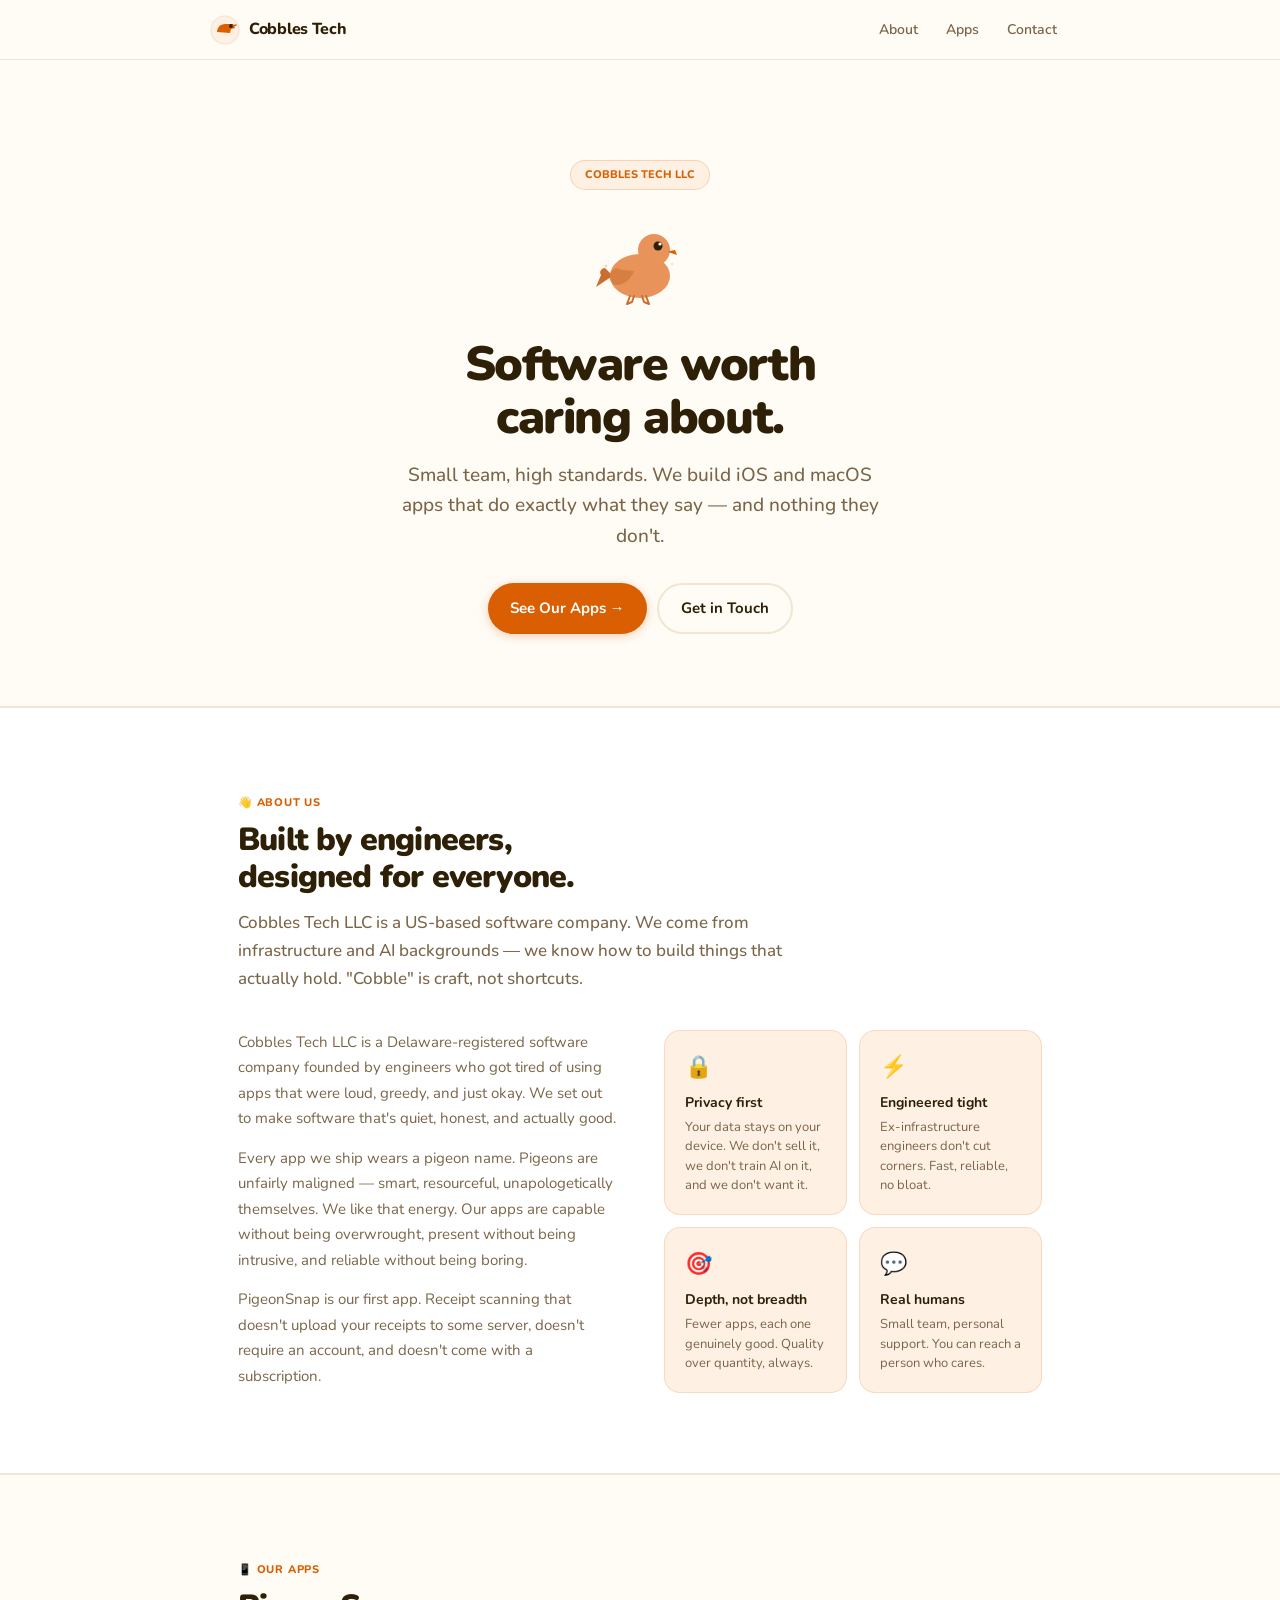
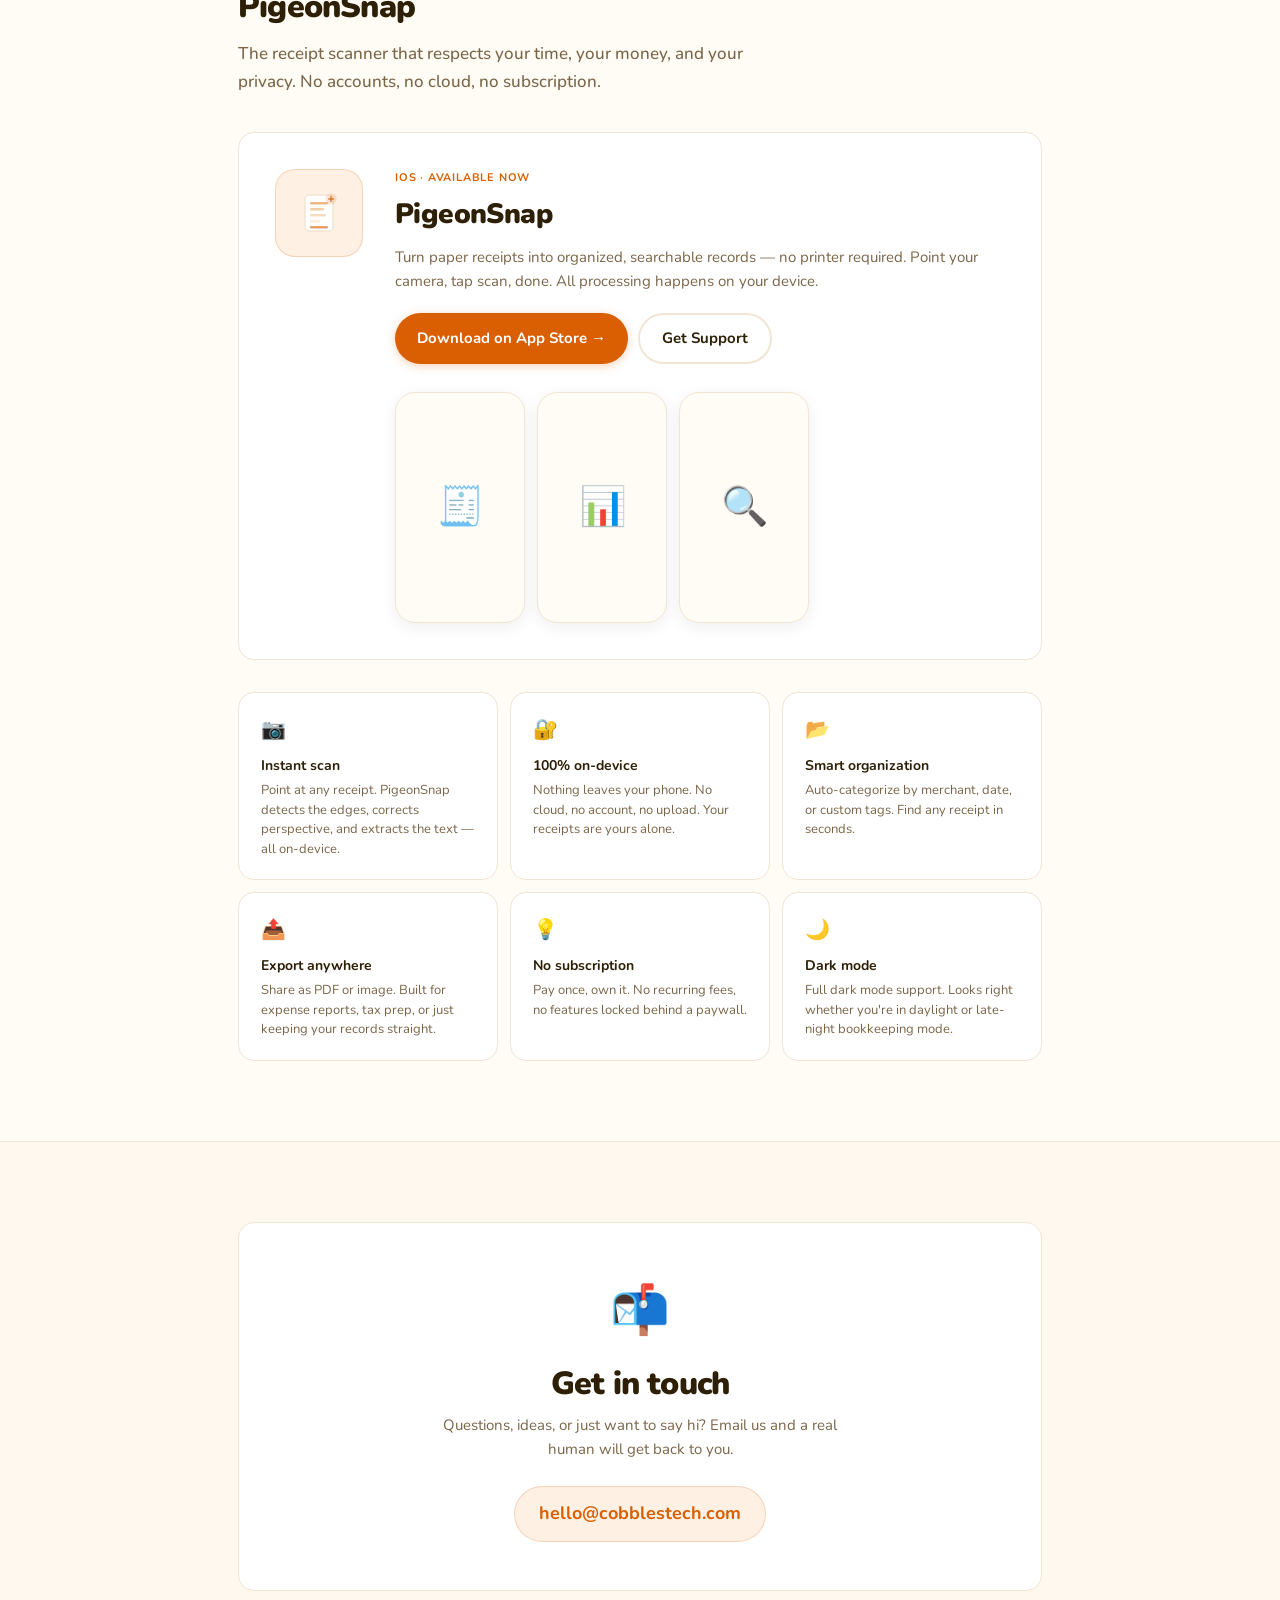
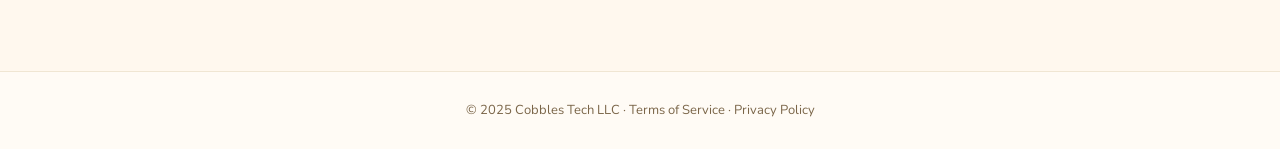
==== index.html @ 109050e7 "Initial Cobbles Tech website — single-page SPA with pigeon branding" ====
<!DOCTYPE html>
<html lang="en">
<head>
  <meta charset="UTF-8">
  <meta name="viewport" content="width=device-width, initial-scale=1.0">
  <title>Cobbles Tech — Software Worth Caring About</title>
  <meta name="description" content="Cobbles Tech LLC builds iOS and macOS apps with purpose. First app: PigeonSnap, the receipt scanner that respects your privacy.">

  <link rel="preconnect" href="https://fonts.googleapis.com">
  <link rel="preconnect" href="https://fonts.gstatic.com" crossorigin>
  <link href="https://fonts.googleapis.com/css2?family=Nunito:wght@400;500;600;700;800;900&display=swap" rel="stylesheet">
  <link rel="stylesheet" href="styles.css">
  <link rel="icon" href="data:image/svg+xml,<svg xmlns='http://www.w3.org/2000/svg' viewBox='0 0 32 32'><circle cx='16' cy='16' r='16' fill='%23D95F02'/><text y='22' x='4' font-size='18'>🐦</text></svg>">
</head>
<body>

<!-- ─── Navigation ─────────────────────────────────────── -->
<nav>
  <div class="nav-inner">
    <a href="#" class="nav-logo">
      <svg class="nav-logo-icon" viewBox="0 0 30 30" fill="none" xmlns="http://www.w3.org/2000/svg">
        <circle cx="15" cy="15" r="14" fill="#FEF0E3" stroke="#F0E6D3" stroke-width="1.2"/>
        <path d="M7 17c0-4.4 3.6-8 8-8h8l2 4-4 1-1 4-5- 1-3 3-3-2 1-2H7z" fill="#D95F02"/>
        <circle cx="21" cy="11" r="2" fill="#2D2006"/>
        <path d="M23 11l3-1" stroke="#D95F02" stroke-width="1.4" stroke-linecap="round"/>
      </svg>
      Cobbles Tech
    </a>
    <ul class="nav-links">
      <li><a href="#about">About</a></li>
      <li><a href="#apps">Apps</a></li>
      <li><a href="#contact">Contact</a></li>
    </ul>
  </div>
</nav>

<div class="page-wrap">

  <!-- ─── Hero / About ─────────────────────────────────── -->
  <section id="hero">
    <div class="container" style="text-align:center;">

      <div class="hero-badge">Cobbles Tech LLC</div>

      <!-- Pigeon mascot -->
      <div class="hero-mascot">
        <svg viewBox="0 0 100 100" fill="none" xmlns="http://www.w3.org/2000/svg">
          <!-- Tail feathers -->
          <path d="M18 65l-12 8 5-12c-2-3 0-7 4-7l8 8-5 3z" fill="#C96E30"/>
          <!-- Body -->
          <ellipse cx="50" cy="62" rx="30" ry="22" fill="#E8935A"/>
          <!-- Wing -->
          <path d="M32 56c-6-3-10-1-12 4s2 12 8 11c8-1 14-8 16-14l-12-1z" fill="#C96E30" opacity="0.55"/>
          <!-- Neck -->
          <path d="M54 32c4-8 12-9 16-2s3 15-5 19" fill="#E8935A"/>
          <!-- Neck shimmer -->
          <path d="M54 34c4-7 11-8 15-2s3 13-4 17" fill="#F0B880" opacity="0.45"/>
          <!-- Head -->
          <circle cx="64" cy="36" r="16" fill="#E8935A"/>
          <!-- Eye -->
          <circle cx="68" cy="32" r="4.5" fill="#2D2006"/>
          <circle cx="70" cy="30" r="1.6" fill="#fff"/>
          <!-- Beak -->
          <path d="M78 38l9 3-2-5-5 1z" fill="#D95F02"/>
          <!-- Feet -->
          <path d="M40 82l-3 8 5-2 2-6m12 0l3 8-5-2-2-6" stroke="#C96E30" stroke-width="2" stroke-linecap="round" stroke-linejoin="round"/>
          <!-- Speckles -->
          <circle cx="16" cy="52" r="1.5" fill="#F0B880" opacity="0.5"/>
          <circle cx="82" cy="50" r="1.2" fill="#F0B880" opacity="0.4"/>
        </svg>
      </div>

      <h1>Software worth<br>caring about.</h1>
      <p class="hero-sub">Small team, high standards. We build iOS and macOS apps that do exactly what they say — and nothing they don't.</p>

      <div class="btn-group" style="justify-content:center;">
        <a href="#apps" class="btn btn-primary">See Our Apps →</a>
        <a href="#contact" class="btn btn-outline">Get in Touch</a>
      </div>
    </div>
  </section>

  <hr class="divider">

  <!-- ─── About ─────────────────────────────────────────── -->
  <section id="about">
    <div class="container">
      <div class="section-label">👋 About Us</div>
      <h2>Built by engineers,<br>designed for everyone.</h2>
      <p class="section-lead">Cobbles Tech LLC is a US-based software company. We come from infrastructure and AI backgrounds — we know how to build things that actually hold. "Cobble" is craft, not shortcuts.</p>

      <div class="about-body">
        <div class="about-text">
          <p>Cobbles Tech LLC is a Delaware-registered software company founded by engineers who got tired of using apps that were loud, greedy, and just okay. We set out to make software that's quiet, honest, and actually good.</p>
          <p>Every app we ship wears a pigeon name. Pigeons are unfairly maligned — smart, resourceful, unapologetically themselves. We like that energy. Our apps are capable without being overwrought, present without being intrusive, and reliable without being boring.</p>
          <p>PigeonSnap is our first app. Receipt scanning that doesn't upload your receipts to some server, doesn't require an account, and doesn't come with a subscription.</p>
        </div>
        <div class="values-grid">
          <div class="value-card">
            <div class="value-icon">🔒</div>
            <div class="value-title">Privacy first</div>
            <div class="value-desc">Your data stays on your device. We don't sell it, we don't train AI on it, and we don't want it.</div>
          </div>
          <div class="value-card">
            <div class="value-icon">⚡</div>
            <div class="value-title">Engineered tight</div>
            <div class="value-desc">Ex-infrastructure engineers don't cut corners. Fast, reliable, no bloat.</div>
          </div>
          <div class="value-card">
            <div class="value-icon">🎯</div>
            <div class="value-title">Depth, not breadth</div>
            <div class="value-desc">Fewer apps, each one genuinely good. Quality over quantity, always.</div>
          </div>
          <div class="value-card">
            <div class="value-icon">💬</div>
            <div class="value-title">Real humans</div>
            <div class="value-desc">Small team, personal support. You can reach a person who cares.</div>
          </div>
        </div>
      </div>
    </div>
  </section>

  <hr class="divider">

  <!-- ─── Apps ─────────────────────────────────────────── -->
  <section id="apps">
    <div class="container">
      <div class="section-label">📱 Our Apps</div>
      <h2>PigeonSnap</h2>
      <p class="section-lead">The receipt scanner that respects your time, your money, and your privacy. No accounts, no cloud, no subscription.</p>

      <!-- App hero card -->
      <div class="app-hero">
        <div class="app-icon-wrap">
          <svg viewBox="0 0 48 48" width="48" height="48" fill="none">
            <!-- Paper receipt -->
            <rect x="10" y="6" width="28" height="36" rx="4" fill="#fff" stroke="#F0E6D3" stroke-width="1.5"/>
            <!-- Receipt lines -->
            <rect x="15" y="13" width="18" height="2.5" rx="1.2" fill="#F0B880"/>
            <rect x="15" y="19" width="14" height="2.5" rx="1.2" fill="#F0B880" opacity="0.7"/>
            <rect x="15" y="25" width="16" height="2.5" rx="1.2" fill="#F0B880" opacity="0.5"/>
            <rect x="15" y="31" width="10" height="2.5" rx="1.2" fill="#F0B880" opacity="0.3"/>
            <!-- Totals -->
            <rect x="15" y="37" width="18" height="2.5" rx="1.2" fill="#D95F02" opacity="0.6"/>
            <!-- Scan sparkle -->
            <circle cx="36" cy="10" r="5" fill="#D95F02" opacity="0.15" stroke="#D95F02" stroke-width="1.2"/>
            <path d="M36 7.5v5M33.5 10h5" stroke="#D95F02" stroke-width="1.2" stroke-linecap="round"/>
          </svg>
        </div>
        <div class="app-content">
          <div class="app-meta-label">iOS · Available Now</div>
          <div class="app-meta-name">PigeonSnap</div>
          <div class="app-meta-desc">Turn paper receipts into organized, searchable records — no printer required. Point your camera, tap scan, done. All processing happens on your device.</div>
          <div class="btn-group" style="margin-top:0;">
            <a href="https://apps.apple.com" target="_blank" class="btn btn-primary">
              Download on App Store →
            </a>
            <a href="#contact" class="btn btn-outline">Get Support</a>
          </div>
          <div class="app-screenshots">
            <div class="screenshot-frame">🧾</div>
            <div class="screenshot-frame">📊</div>
            <div class="screenshot-frame">🔍</div>
          </div>
        </div>
      </div>

      <!-- Features -->
      <div class="features-grid">
        <div class="feature-card">
          <div class="feat-icon">📷</div>
          <div class="feat-title">Instant scan</div>
          <div class="feat-desc">Point at any receipt. PigeonSnap detects the edges, corrects perspective, and extracts the text — all on-device.</div>
        </div>
        <div class="feature-card">
          <div class="feat-icon">🔐</div>
          <div class="feat-title">100% on-device</div>
          <div class="feat-desc">Nothing leaves your phone. No cloud, no account, no upload. Your receipts are yours alone.</div>
        </div>
        <div class="feature-card">
          <div class="feat-icon">📂</div>
          <div class="feat-title">Smart organization</div>
          <div class="feat-desc">Auto-categorize by merchant, date, or custom tags. Find any receipt in seconds.</div>
        </div>
        <div class="feature-card">
          <div class="feat-icon">📤</div>
          <div class="feat-title">Export anywhere</div>
          <div class="feat-desc">Share as PDF or image. Built for expense reports, tax prep, or just keeping your records straight.</div>
        </div>
        <div class="feature-card">
          <div class="feat-icon">💡</div>
          <div class="feat-title">No subscription</div>
          <div class="feat-desc">Pay once, own it. No recurring fees, no features locked behind a paywall.</div>
        </div>
        <div class="feature-card">
          <div class="feat-icon">🌙</div>
          <div class="feat-title">Dark mode</div>
          <div class="feat-desc">Full dark mode support. Looks right whether you're in daylight or late-night bookkeeping mode.</div>
        </div>
      </div>
    </div>
  </section>

  <hr class="divider">

  <!-- ─── Contact ──────────────────────────────────────── -->
  <section id="contact">
    <div class="container">
      <div class="contact-inner">
        <div class="contact-icon">📬</div>
        <div class="contact-body">
          <h2>Get in touch</h2>
          <p>Questions, ideas, or just want to say hi? Email us and a real human will get back to you.</p>
          <a href="mailto:hello@cobblestech.com" class="contact-email">
            hello@cobblestech.com
          </a>
        </div>
      </div>
    </div>
  </section>

</div>

<!-- ─── Footer ─────────────────────────────────────────────── -->
<footer>
  <p>
    © 2025 Cobbles Tech LLC ·
    <a href="terms.html">Terms of Service</a> ·
    <a href="privacy.html">Privacy Policy</a>
  </p>
</footer>

<script src="main.js"></script>
</body>
</html>
---- styles.css ----
/* ─── Reset ──────────────────────────────────────────────── */
*, *::before, *::after { box-sizing: border-box; margin: 0; padding: 0; }

:root {
  --bg: #FFFBF5;
  --surface: #FFFFFF;
  --surface-2: #FFF8EE;
  --border: #F0E6D3;
  --text: #2D2006;
  --text-muted: #7A6548;
  --text-light: #A89070;
  --accent: #D95F02;
  --accent-hover: #BF5000;
  --accent-light: #FEF0E3;
  --accent-mid: rgba(217,95,2,0.12);
  --nav-bg: rgba(255,251,245,0.93);
  --font: 'Nunito', -apple-system, BlinkMacSystemFont, sans-serif;
  --radius: 16px;
  --radius-sm: 10px;
  --nav-h: 60px;
  --max-w: 860px;
  --section-pad: 80px;
}

html { scroll-behavior: smooth; scroll-padding-top: calc(var(--nav-h) + 16px); }

body {
  font-family: var(--font);
  background: var(--bg);
  color: var(--text);
  line-height: 1.65;
  -webkit-font-smoothing: antialiased;
}

/* ─── Navigation ─────────────────────────────────────────── */
nav {
  position: fixed;
  top: 0; left: 0; right: 0;
  height: var(--nav-h);
  background: var(--nav-bg);
  backdrop-filter: blur(12px);
  -webkit-backdrop-filter: blur(12px);
  border-bottom: 1px solid var(--border);
  z-index: 100;
  display: flex;
  align-items: center;
  padding: 0 28px;
}

.nav-inner {
  max-width: var(--max-w);
  margin: 0 auto;
  width: 100%;
  display: flex;
  align-items: center;
  justify-content: space-between;
}

.nav-logo {
  display: flex;
  align-items: center;
  gap: 9px;
  font-size: 16px;
  font-weight: 800;
  color: var(--text);
  text-decoration: none;
  letter-spacing: -0.3px;
}

.nav-logo-icon {
  width: 30px;
  height: 30px;
}

.nav-links {
  display: flex;
  gap: 2px;
  list-style: none;
}

.nav-links a {
  font-size: 14px;
  font-weight: 600;
  color: var(--text-muted);
  text-decoration: none;
  padding: 6px 13px;
  border-radius: var(--radius-sm);
  transition: color 0.15s, background 0.15s;
}

.nav-links a:hover { color: var(--text); background: var(--surface); }
.nav-links a.active { color: var(--accent); background: var(--accent-light); }

/* ─── Layout helpers ─────────────────────────────────────── */
.page-wrap { padding-top: var(--nav-h); }

.container {
  max-width: var(--max-w);
  margin: 0 auto;
  padding: 0 28px;
}

/* ─── Section base ───────────────────────────────────────── */
section { padding: var(--section-pad) 0; }

/* ─── Hero ───────────────────────────────────────────────── */
#hero {
  padding: 100px 0 72px;
  text-align: center;
}

.hero-badge {
  display: inline-flex;
  align-items: center;
  gap: 6px;
  background: var(--accent-light);
  color: var(--accent);
  font-size: 11px;
  font-weight: 800;
  letter-spacing:  0.8px;
  text-transform: uppercase;
  padding: 5px 14px;
  border-radius: 50px;
  margin-bottom: 24px;
  border: 1.5px solid rgba(217,95,2,0.2);
}

.hero-mascot {
  margin: 0 auto 24px;
  width: 100px;
  height: 100px;
}

h1 {
  font-size: 48px;
  font-weight: 900;
  letter-spacing: -1.4px;
  line-height: 1.1;
  margin-bottom: 16px;
}

.hero-sub {
  font-size: 19px;
  color: var(--text-muted);
  max-width: 480px;
  margin: 0 auto 32px;
  line-height: 1.6;
  font-weight: 500;
}

/* ─── Buttons ────────────────────────────────────────────── */
.btn {
  display: inline-flex;
  align-items: center;
  gap: 8px;
  padding: 11px 22px;
  border-radius: 50px;
  font-size: 15px;
  font-weight: 700;
  text-decoration: none;
  transition: background 0.15s, transform 0.1s, box-shadow 0.15s;
  cursor: pointer;
  border: none;
  font-family: var(--font);
}

.btn-primary {
  background: var(--accent);
  color: #fff;
  box-shadow: 0 2px 10px rgba(217,95,2,0.28);
}
.btn-primary:hover {
  background: var(--accent-hover);
  text-decoration: none;
  transform: translateY(-1px);
  box-shadow: 0 4px 16px rgba(217,95,2,0.35);
}

.btn-outline {
  background: transparent;
  color: var(--text);
  border: 2px solid var(--border);
}
.btn-outline:hover {
  background: var(--surface);
  border-color: #d4c0a0;
  text-decoration: none;
}

.btn-group { display: flex; flex-wrap: wrap; gap: 10px; margin-top: 28px; }

/* ─── Section headings ───────────────────────────────────── */
.section-label {
  display: inline-flex;
  align-items: center;
  gap: 6px;
  font-size: 11px;
  font-weight: 800;
  letter-spacing: 0.8px;
  text-transform: uppercase;
  color: var(--accent);
  margin-bottom: 10px;
}

h2 {
  font-size: 32px;
  font-weight: 900;
  letter-spacing: -0.8px;
  line-height: 1.15;
  color: var(--text);
  margin-bottom: 14px;
}

.section-lead {
  font-size: 17px;
  color: var(--text-muted);
  line-height: 1.65;
  max-width: 560px;
  margin-bottom: 36px;
  font-weight: 500;
}

/* ─── About section ──────────────────────────────────────── */
#about { background: var(--surface); border-top: 1px solid var(--border); border-bottom: 1px solid var(--border); }

.about-body {
  display: grid;
  grid-template-columns: 1fr 1fr;
  gap: 48px;
  align-items: start;
}

.about-text p {
  font-size: 15px;
  color: var(--text-muted);
  line-height: 1.7;
  margin-bottom: 14px;
}
.about-text p:last-child { margin-bottom: 0; }

.values-grid {
  display: grid;
  grid-template-columns: 1fr 1fr;
  gap: 12px;
}

.value-card {
  background: var(--accent-light);
  border: 1.5px solid rgba(217,95,2,0.15);
  border-radius: var(--radius);
  padding: 18px 20px;
}

.value-card .value-icon { font-size: 22px; margin-bottom: 6px; }
.value-card .value-title { font-size: 14px; font-weight: 700; color: var(--text); margin-bottom: 4px; }
.value-card .value-desc { font-size: 13px; color: var(--text-muted); line-height: 1.5; margin-bottom: 0; }

/* ─── Apps section ───────────────────────────────────────── */
.app-hero {
  display: grid;
  grid-template-columns: auto 1fr;
  gap: 32px;
  align-items: start;
  background: var(--surface);
  border: 1.5px solid var(--border);
  border-radius: var(--radius);
  padding: 36px;
  margin-bottom: 32px;
}

.app-icon-wrap {
  width: 88px;
  height: 88px;
  border-radius: 20px;
  background: var(--accent-light);
  border: 1.5px solid rgba(217,95,2,0.2);
  display: flex;
  align-items: center;
  justify-content: center;
  flex-shrink: 0;
}

.app-meta-label {
  font-size: 11px;
  font-weight: 700;
  letter-spacing: 0.8px;
  text-transform: uppercase;
  color: var(--accent);
  margin-bottom: 4px;
}

.app-meta-name {
  font-size: 28px;
  font-weight: 900;
  letter-spacing: -0.6px;
  color: var(--text);
  margin-bottom: 8px;
}

.app-meta-desc {
  font-size: 15px;
  color: var(--text-muted);
  line-height: 1.6;
  margin-bottom: 20px;
}

.app-screenshots {
  display: flex;
  align-items: flex-end;
  gap: 12px;
  margin-top: 28px;
  flex-wrap: wrap;
}

.screenshot-frame {
  border-radius: 20px;
  border: 1.5px solid var(--border);
  background: var(--bg);
  width: 130px;
  aspect-ratio: 9/16;
  display: flex;
  align-items: center;
  justify-content: center;
  font-size: 38px;
  box-shadow: 0 4px 16px rgba(45,32,6,0.07);
}

.features-grid {
  display: grid;
  grid-template-columns: repeat(3, 1fr);
  gap: 12px;
}

.feature-card {
  background: var(--surface);
  border: 1.5px solid var(--border);
  border-radius: var(--radius);
  padding: 20px 22px;
  transition: border-color 0.15s, box-shadow 0.15s, transform 0.15s;
}
.feature-card:hover {
  border-color: var(--accent);
  box-shadow: 0 4px 14px rgba(217,95,2,0.1);
  transform: translateY(-2px);
}
.feature-card .feat-icon { font-size: 20px; margin-bottom: 8px; }
.feature-card .feat-title { font-size: 14px; font-weight: 700; color: var(--text); margin-bottom: 4px; }
.feature-card .feat-desc { font-size: 13px; color: var(--text-muted); line-height: 1.5; margin-bottom: 0; }

/* ─── Divider ────────────────────────────────────────────── */
.divider {
  border: none;
  border-top: 1px solid var(--border);
  margin: 0;
}

/* ─── Contact section ────────────────────────────────────── */
#contact { background: var(--surface-2); }

.contact-inner {
  background: var(--surface);
  border: 1.5px solid var(--border);
  border-radius: var(--radius);
  padding: 48px;
  text-align: center;
}

.contact-icon { font-size: 48px; margin-bottom: 16px; }

.contact-body h2 { margin-bottom: 10px; }

.contact-body p {
  font-size: 15px;
  color: var(--text-muted);
  max-width: 400px;
  margin: 0 auto 24px;
  line-height: 1.65;
}

.contact-email {
  display: inline-flex;
  align-items: center;
  gap: 8px;
  font-size: 18px;
  font-weight: 700;
  color: var(--accent);
  text-decoration: none;
  padding: 12px 24px;
  background: var(--accent-light);
  border: 1.5px solid rgba(217,95,2,0.2);
  border-radius: 50px;
  transition: background 0.15s, transform 0.1s;
}
.contact-email:hover { background: var(--accent-mid); text-decoration: none; transform: translateY(-1px); }

/* ─── Footer ─────────────────────────────────────────────── */
footer {
  border-top: 1px solid var(--border);
  padding: 28px;
  text-align: center;
}

footer p { font-size: 13px; color: var(--text-muted); }
footer a { color: var(--text-muted); text-decoration: none; }
footer a:hover { color: var(--accent); text-decoration: underline; }

/* ─── Responsive ─────────────────────────────────────────── */
@media (max-width: 700px) {
  :root { --section-pad: 56px; }
  h1 { font-size: 34px; }
  h2 { font-size: 26px; }
  .hero-sub { font-size: 17px; }
  .about-body { grid-template-columns: 1fr; gap: 28px; }
  .values-grid { grid-template-columns: 1fr 1fr; }
  .app-hero { grid-template-columns: 1fr; padding: 24px; }
  .features-grid { grid-template-columns: 1fr 1fr; }
  .contact-inner { padding: 32px 24px; }
}

@media (max-width: 480px) {
  .features-grid { grid-template-columns: 1fr; }
  .values-grid { grid-template-columns: 1fr; }
  .nav-links a { padding: 6px 9px; font-size: 13px; }
}
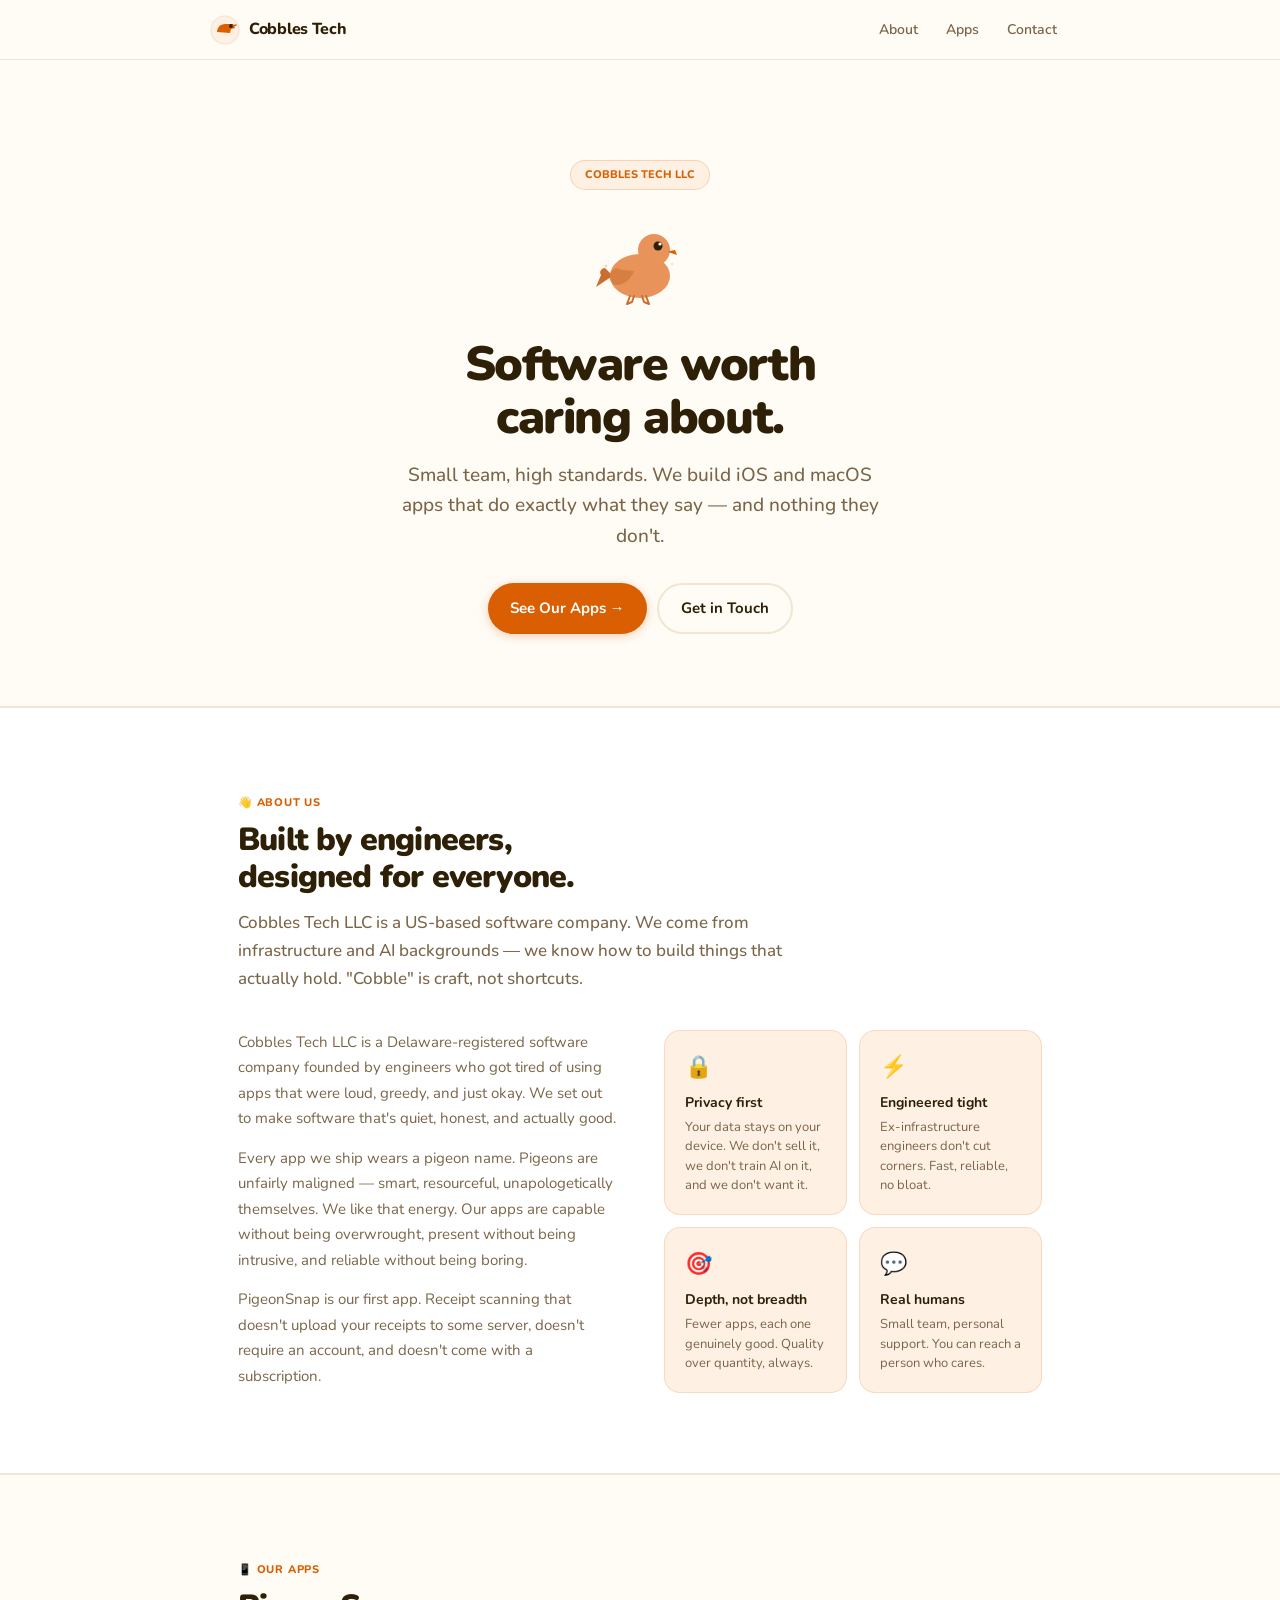
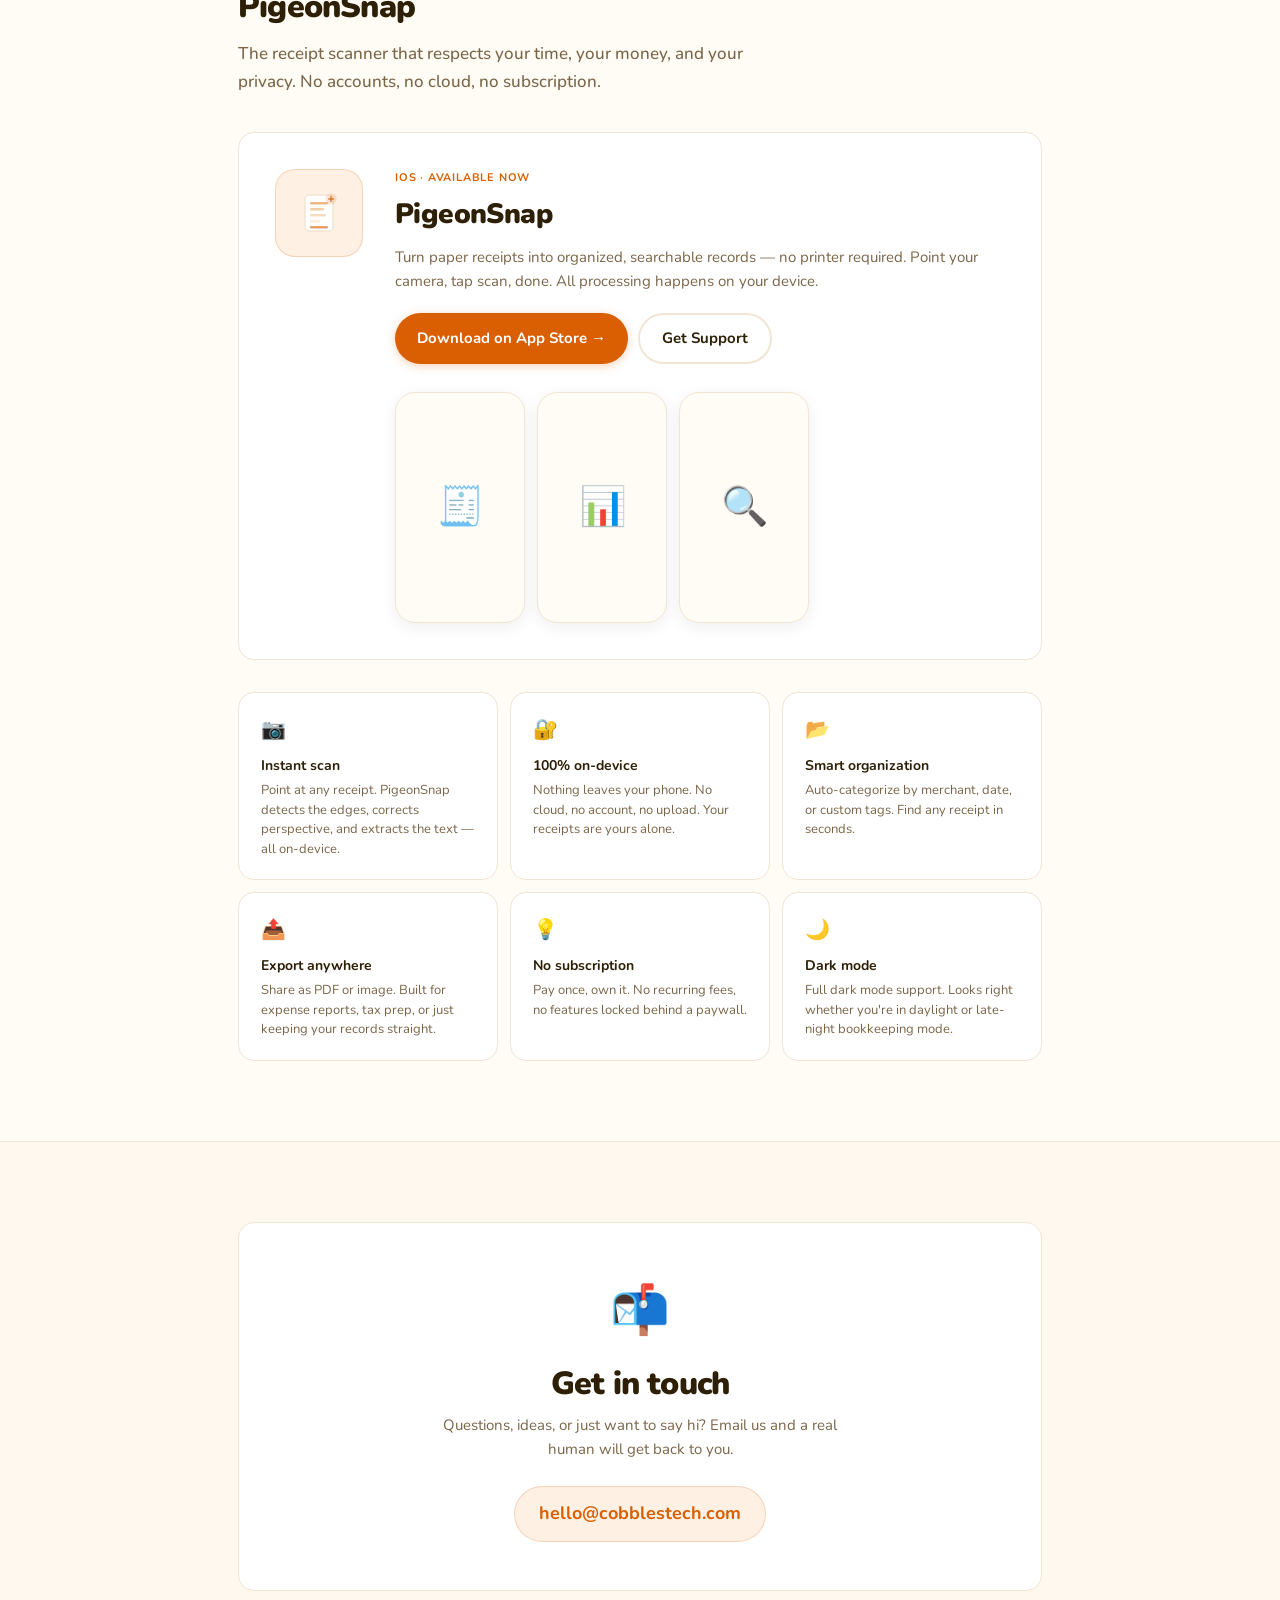
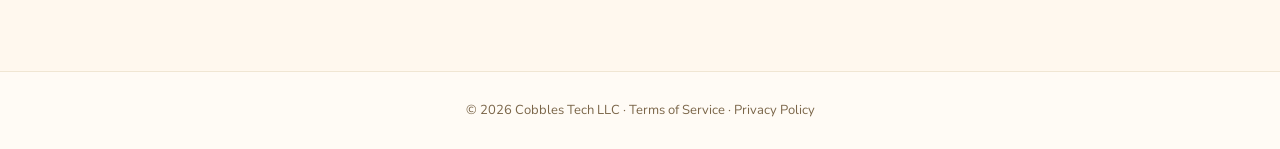
==== commit 883ff54d: "Update copyright year in footer" ====
--- a/index.html
+++ b/index.html
@@ -11,6 +11,9 @@
   <link href="https://fonts.googleapis.com/css2?family=Nunito:wght@400;500;600;700;800;900&display=swap" rel="stylesheet">
   <link rel="stylesheet" href="styles.css">
   <link rel="icon" href="data:image/svg+xml,<svg xmlns='http://www.w3.org/2000/svg' viewBox='0 0 32 32'><circle cx='16' cy='16' r='16' fill='%23D95F02'/><text y='22' x='4' font-size='18'>🐦</text></svg>">
+<!-- Cloudflare Web Analytics -->
+  <script defer src='https://static.cloudflareinsights.com/beacon.min.js' data-cf-beacon='{"token": "f8a84987df1548b995c1f751d9efac2a"}'></script>
+  <!-- End Cloudflare Web Analytics -->
 </head>
 <body>
 
@@ -225,7 +228,7 @@
 <!-- ─── Footer ─────────────────────────────────────────────── -->
 <footer>
   <p>
-    © 2025 Cobbles Tech LLC ·
+    © 2026 Cobbles Tech LLC ·
     <a href="terms.html">Terms of Service</a> ·
     <a href="privacy.html">Privacy Policy</a>
   </p>
@@ -233,4 +236,4 @@
 
 <script src="main.js"></script>
 </body>
-</html>+</html>
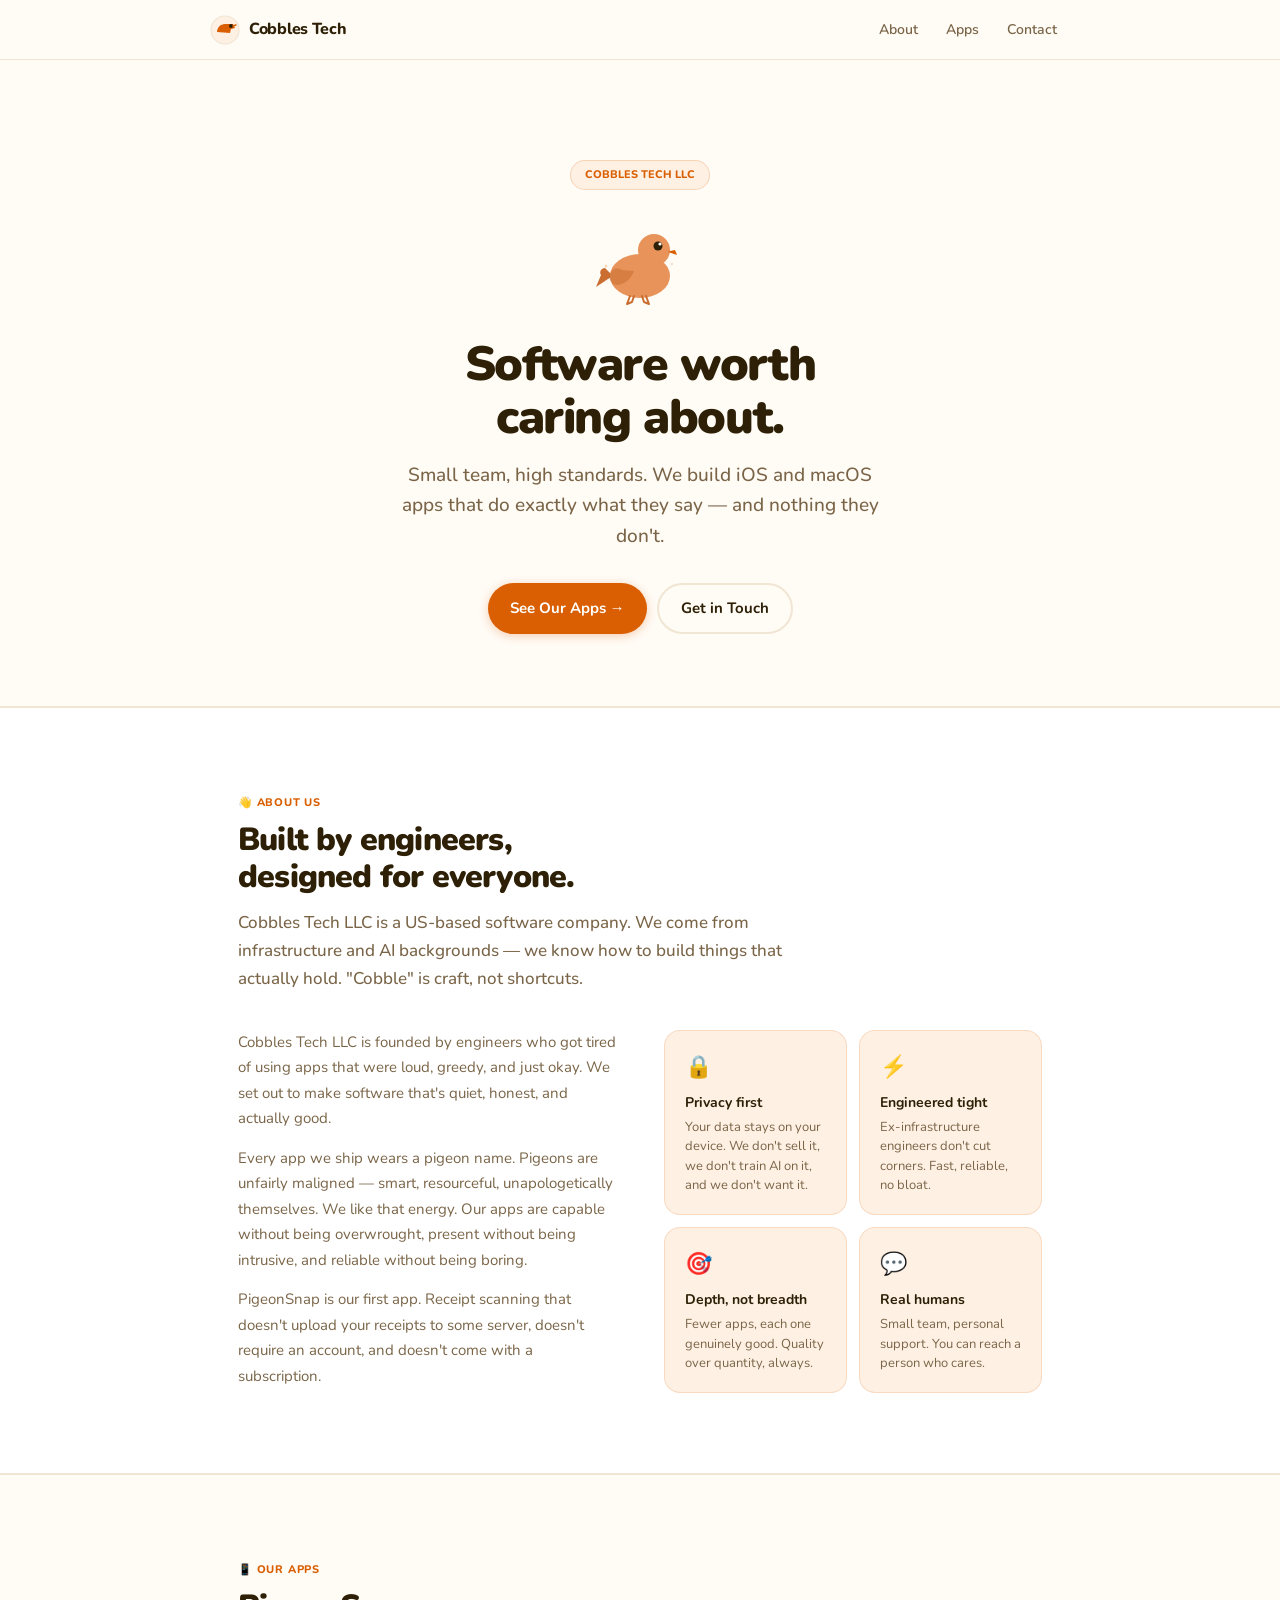
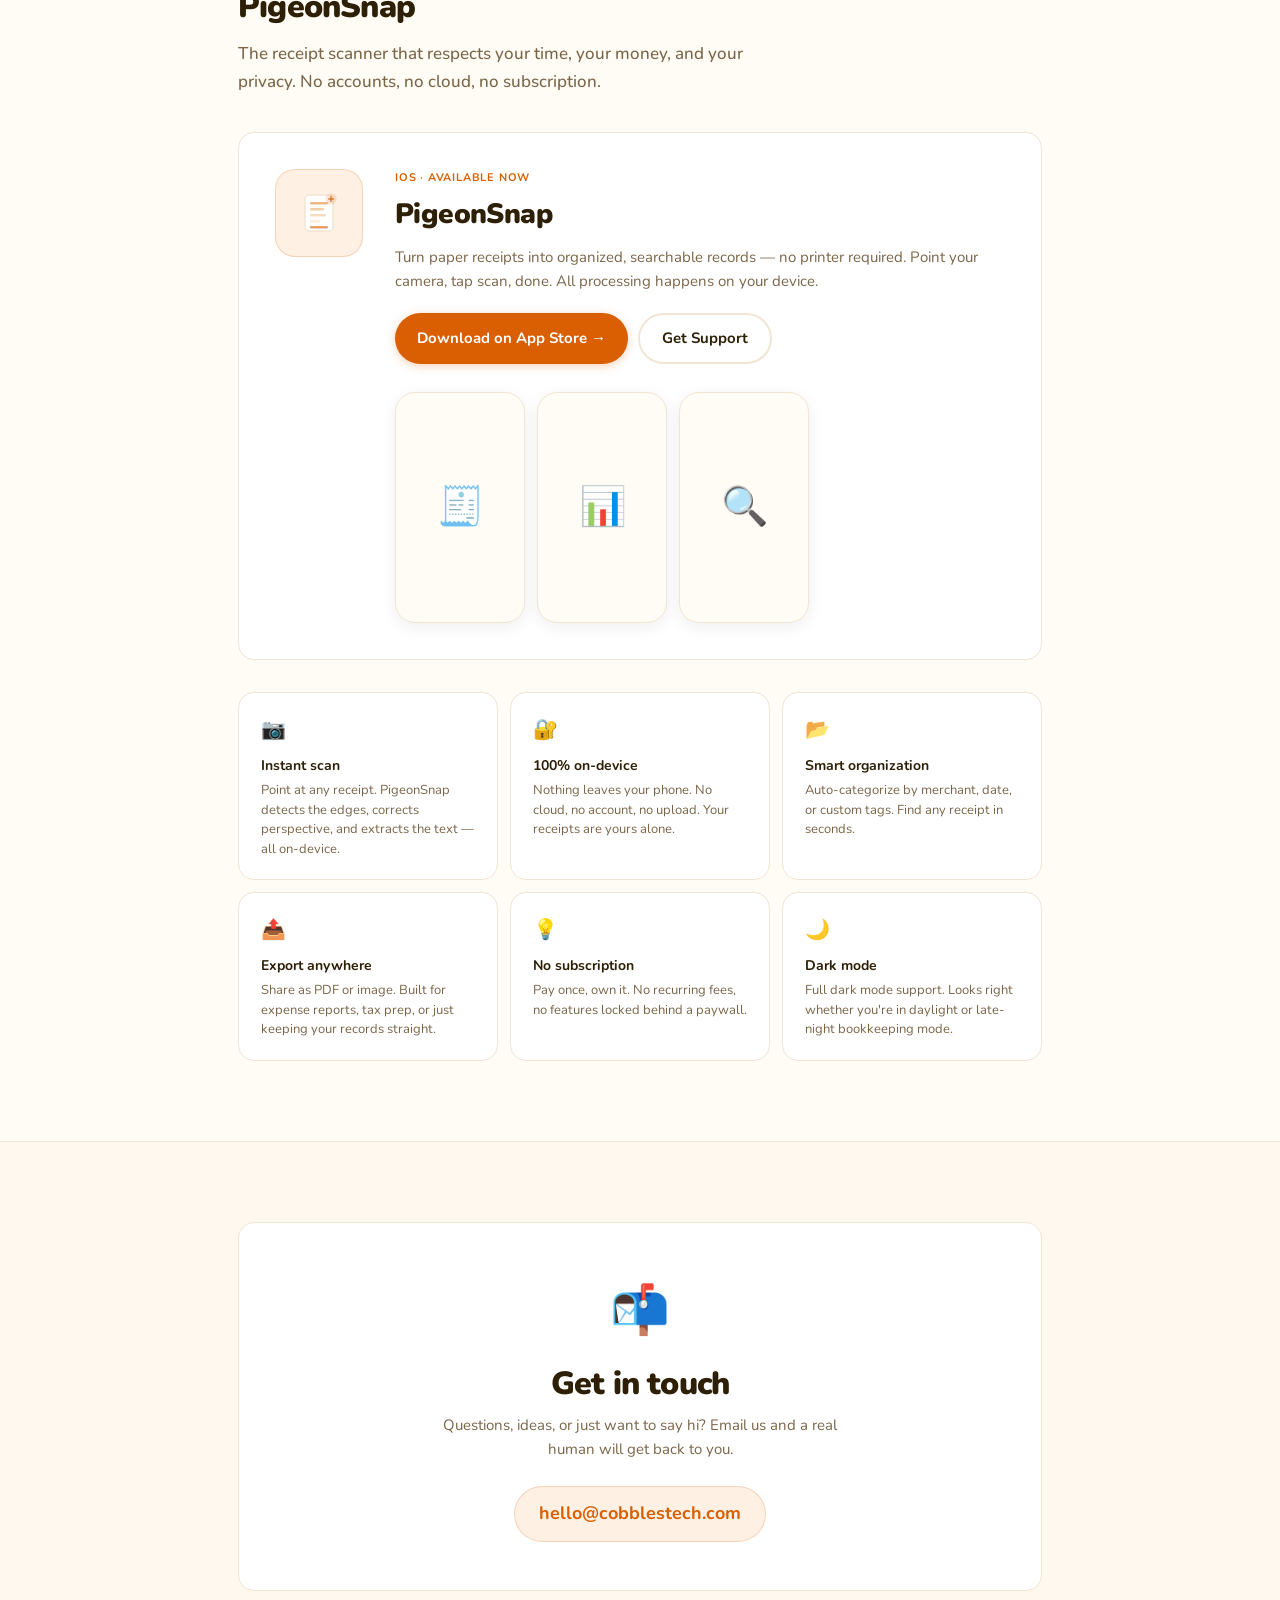
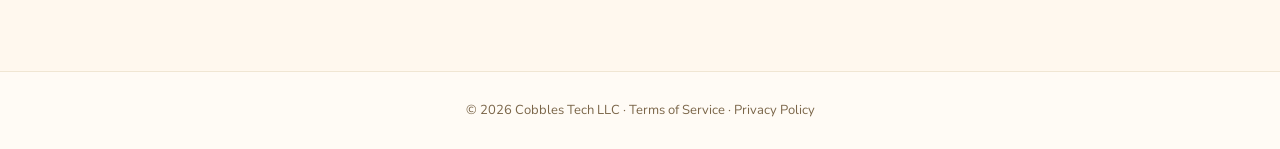
==== commit 67016915: "Refactor company description for clarity" ====
--- a/index.html
+++ b/index.html
@@ -94,7 +94,7 @@
 
       <div class="about-body">
         <div class="about-text">
-          <p>Cobbles Tech LLC is a Delaware-registered software company founded by engineers who got tired of using apps that were loud, greedy, and just okay. We set out to make software that's quiet, honest, and actually good.</p>
+          <p>Cobbles Tech LLC is founded by engineers who got tired of using apps that were loud, greedy, and just okay. We set out to make software that's quiet, honest, and actually good.</p>
           <p>Every app we ship wears a pigeon name. Pigeons are unfairly maligned — smart, resourceful, unapologetically themselves. We like that energy. Our apps are capable without being overwrought, present without being intrusive, and reliable without being boring.</p>
           <p>PigeonSnap is our first app. Receipt scanning that doesn't upload your receipts to some server, doesn't require an account, and doesn't come with a subscription.</p>
         </div>
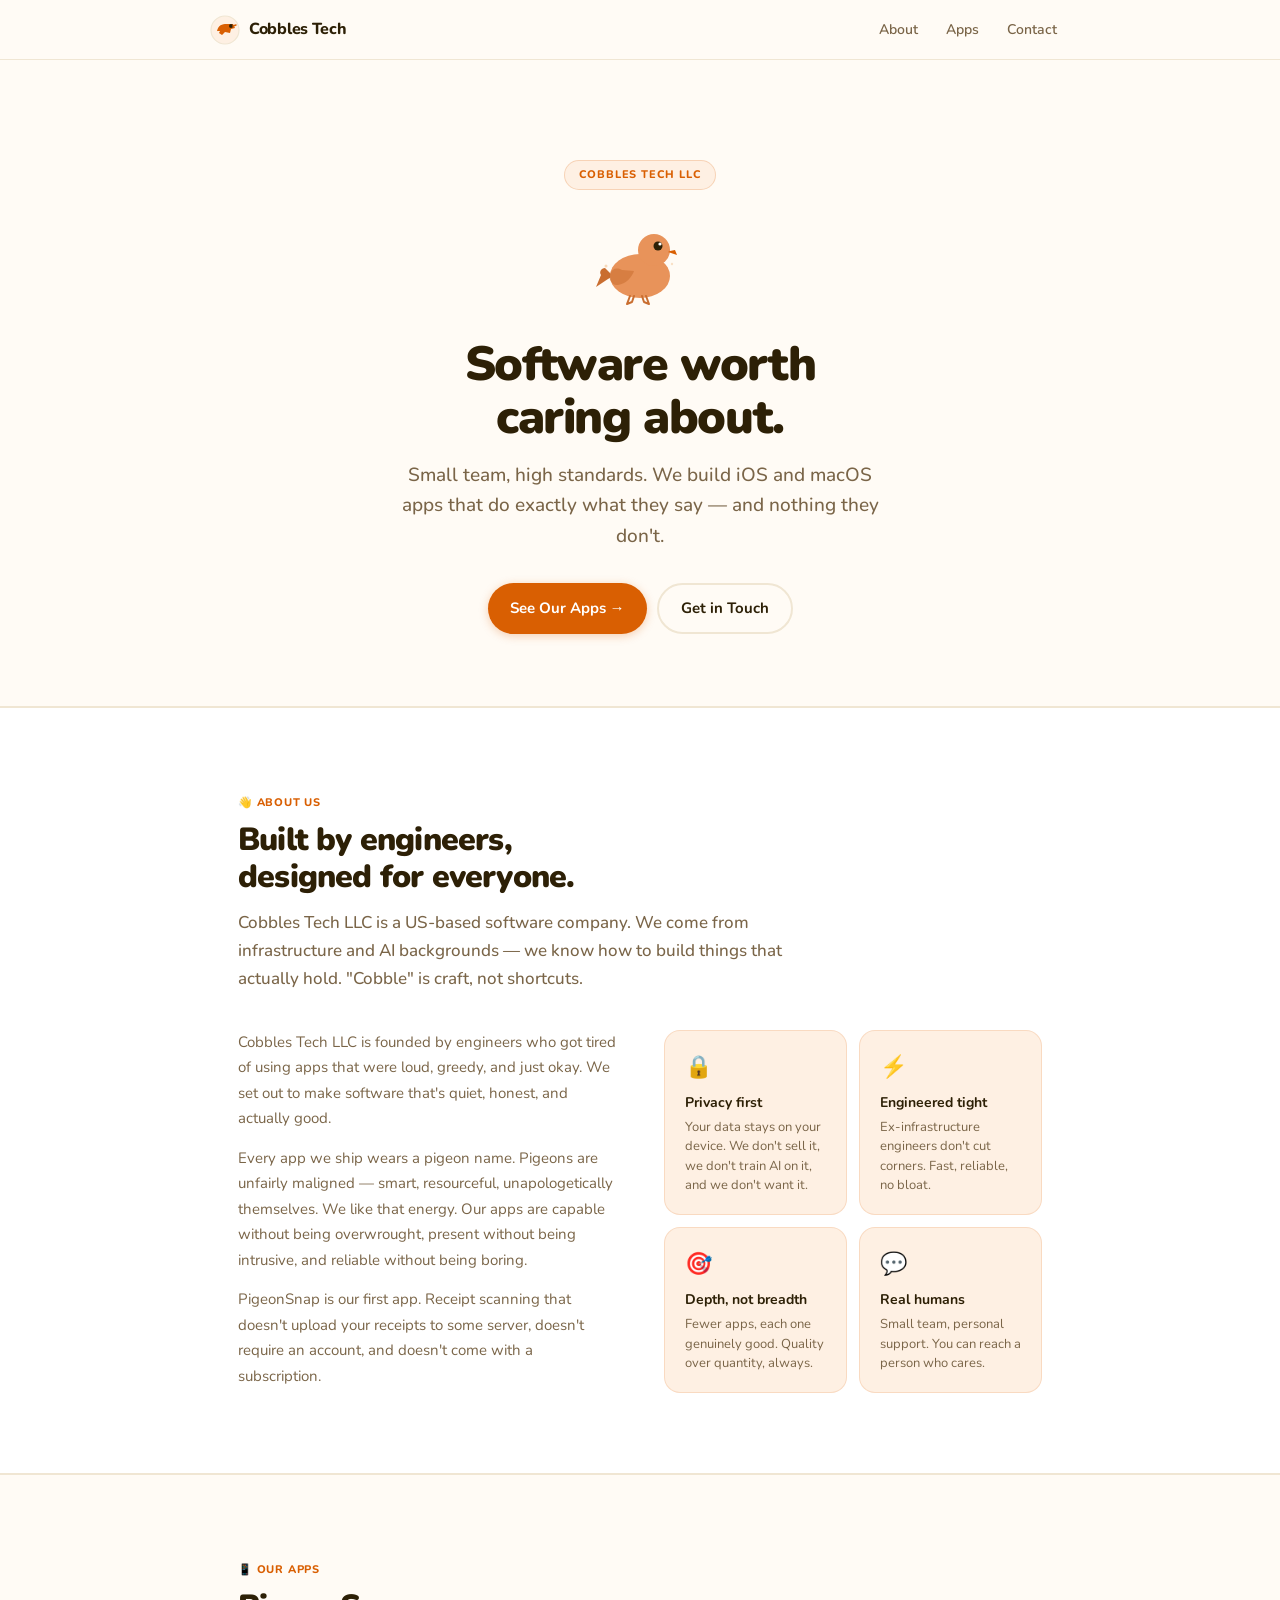
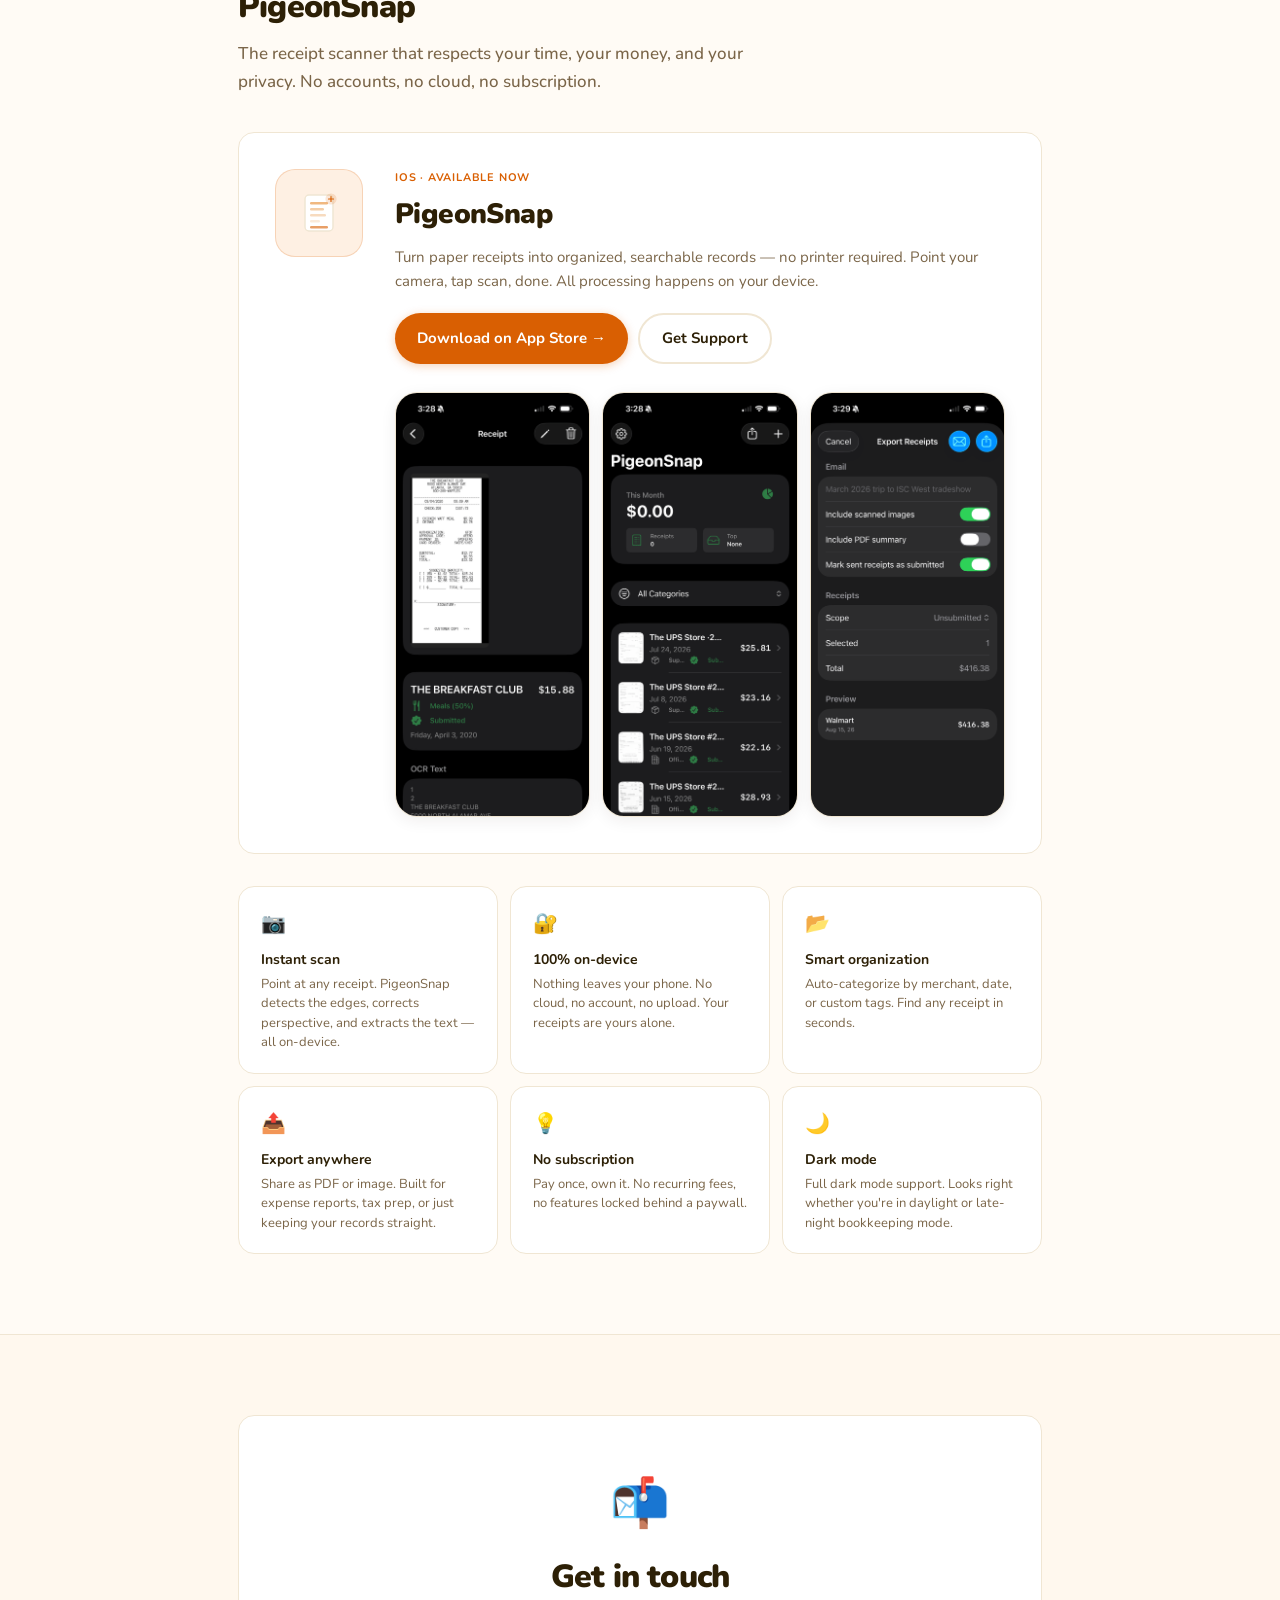
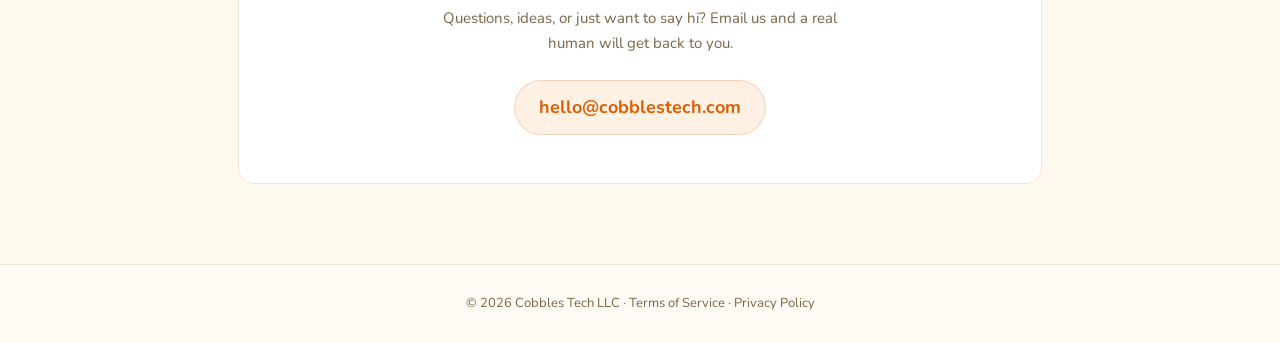
==== commit 2628f052: "Add PigeonSnap screenshots with lightbox; strip stray NUL bytes" ====
--- a/index.html
+++ b/index.html
@@ -23,7 +23,7 @@
     <a href="#" class="nav-logo">
       <svg class="nav-logo-icon" viewBox="0 0 30 30" fill="none" xmlns="http://www.w3.org/2000/svg">
         <circle cx="15" cy="15" r="14" fill="#FEF0E3" stroke="#F0E6D3" stroke-width="1.2"/>
-        <path d="M7 17c0-4.4 3.6-8 8-8h8l2 4-4 1-1 4-5- 1-3 3-3-2 1-2H7z" fill="#D95F02"/>
+        <path d="M7 17c0-4.4 3.6-8 8-8h8l2 4-4 1-1 4-5-1-3 3-3-2 1-2H7z" fill="#D95F02"/>
         <circle cx="21" cy="11" r="2" fill="#2D2006"/>
         <path d="M23 11l3-1" stroke="#D95F02" stroke-width="1.4" stroke-linecap="round"/>
       </svg>
@@ -162,9 +162,18 @@
             <a href="#contact" class="btn btn-outline">Get Support</a>
           </div>
           <div class="app-screenshots">
-            <div class="screenshot-frame">🧾</div>
-            <div class="screenshot-frame">📊</div>
-            <div class="screenshot-frame">🔍</div>
+            <button type="button" class="screenshot-frame" aria-label="Enlarge screenshot: receipt detail">
+              <img src="assets/images/ps-01.png" width="800" height="1739" loading="lazy" decoding="async"
+                   alt="PigeonSnap receipt detail — a scanned receipt with the merchant, total, category and date read off it automatically.">
+            </button>
+            <button type="button" class="screenshot-frame" aria-label="Enlarge screenshot: receipt library">
+              <img src="assets/images/ps-02.png" width="800" height="1739" loading="lazy" decoding="async"
+                   alt="PigeonSnap home screen — a monthly spending summary above a filterable list of scanned receipts.">
+            </button>
+            <button type="button" class="screenshot-frame" aria-label="Enlarge screenshot: export options">
+              <img src="assets/images/ps-03.png" width="800" height="1739" loading="lazy" decoding="async"
+                   alt="PigeonSnap export screen — emailing selected receipts with scanned images and an optional PDF summary.">
+            </button>
           </div>
         </div>
       </div>
@@ -215,7 +224,7 @@
         <div class="contact-body">
           <h2>Get in touch</h2>
           <p>Questions, ideas, or just want to say hi? Email us and a real human will get back to you.</p>
-          <a href="mailto:hello@cobblestech.com" class="contact-email">
+          <a href="cobblestech@gmail.com" class="contact-email">
             hello@cobblestech.com
           </a>
         </div>
--- a/styles.css
+++ b/styles.css
@@ -117,7 +117,7 @@
   color: var(--accent);
   font-size: 11px;
   font-weight: 800;
-  letter-spacing:  0.8px;
+  letter-spacing: 0.8px;
   text-transform: uppercase;
   padding: 5px 14px;
   border-radius: 50px;
@@ -306,23 +306,118 @@
 
 .app-screenshots {
   display: flex;
-  align-items: flex-end;
+  align-items: flex-start;
   gap: 12px;
   margin-top: 28px;
-  flex-wrap: wrap;
+  max-width: 636px;
 }
 
 .screenshot-frame {
-  border-radius: 20px;
+  /* Reset button defaults — these are buttons for keyboard/lightbox access. */
+  appearance: none;
+  padding: 0;
+  font: inherit;
+  cursor: zoom-in;
+
+  border-radius: 22px;
   border: 1.5px solid var(--border);
   background: var(--bg);
-  width: 130px;
-  aspect-ratio: 9/16;
+  /* Share the row evenly, capped at 200px, so all three always fit. */
+  flex: 1 1 0;
+  min-width: 0;
+  max-width: 200px;
+  /* Matches the source screenshots (1206 x 2622) so nothing gets cropped. */
+  aspect-ratio: 1206 / 2622;
+  overflow: hidden;
+  display: block;
+  box-shadow: 0 4px 16px rgba(45,32,6,0.07);
+  transition: transform 0.18s ease, box-shadow 0.18s ease;
+}
+
+.screenshot-frame img {
+  display: block;
+  width: 100%;
+  height: 100%;
+  object-fit: cover;
+}
+
+.screenshot-frame:hover {
+  transform: translateY(-4px);
+  box-shadow: 0 12px 28px rgba(45,32,6,0.14);
+}
+
+.screenshot-frame:focus-visible {
+  outline: 2.5px solid var(--accent);
+  outline-offset: 3px;
+}
+
+/* ─── Screenshot lightbox ────────────────────────────────── */
+.lightbox {
+  position: fixed;
+  inset: 0;
+  z-index: 200;
   display: flex;
   align-items: center;
   justify-content: center;
-  font-size: 38px;
-  box-shadow: 0 4px 16px rgba(45,32,6,0.07);
+  padding: 32px 20px;
+  background: rgba(45,32,6,0.72);
+  backdrop-filter: blur(6px);
+  -webkit-backdrop-filter: blur(6px);
+  opacity: 0;
+  pointer-events: none;
+  transition: opacity 0.2s ease;
+  cursor: zoom-out;
+}
+
+/* An author `display: flex` beats the UA `[hidden]` rule, so restate it. */
+.lightbox[hidden] { display: none; }
+
+.lightbox.is-open {
+  opacity: 1;
+  pointer-events: auto;
+}
+
+.lightbox img {
+  max-width: min(420px, 100%);
+  max-height: 100%;
+  width: auto;
+  border-radius: 26px;
+  border: 1.5px solid rgba(255,255,255,0.18);
+  box-shadow: 0 24px 60px rgba(0,0,0,0.45);
+  transform: scale(0.96);
+  transition: transform 0.2s ease;
+}
+
+.lightbox.is-open img { transform: scale(1); }
+
+.lightbox-close {
+  position: absolute;
+  top: 18px;
+  right: 18px;
+  width: 40px;
+  height: 40px;
+  border: none;
+  border-radius: 50%;
+  background: rgba(255,255,255,0.92);
+  color: var(--text);
+  font-size: 20px;
+  line-height: 1;
+  cursor: pointer;
+  display: flex;
+  align-items: center;
+  justify-content: center;
+}
+
+.lightbox-close:focus-visible {
+  outline: 2.5px solid var(--accent);
+  outline-offset: 2px;
+}
+
+@media (prefers-reduced-motion: reduce) {
+  .screenshot-frame,
+  .lightbox,
+  .lightbox img { transition: none; }
+  .screenshot-frame:hover { transform: none; }
 }
 
 .features-grid {
@@ -415,10 +510,13 @@
   .app-hero { grid-template-columns: 1fr; padding: 24px; }
   .features-grid { grid-template-columns: 1fr 1fr; }
   .contact-inner { padding: 32px 24px; }
+  .screenshot-frame { max-width: 175px; border-radius: 18px; }
 }
 
 @media (max-width: 480px) {
   .features-grid { grid-template-columns: 1fr; }
   .values-grid { grid-template-columns: 1fr; }
   .nav-links a { padding: 6px 9px; font-size: 13px; }
+  .app-screenshots { gap: 9px; }
+  .screenshot-frame { border-radius: 14px; }
 }
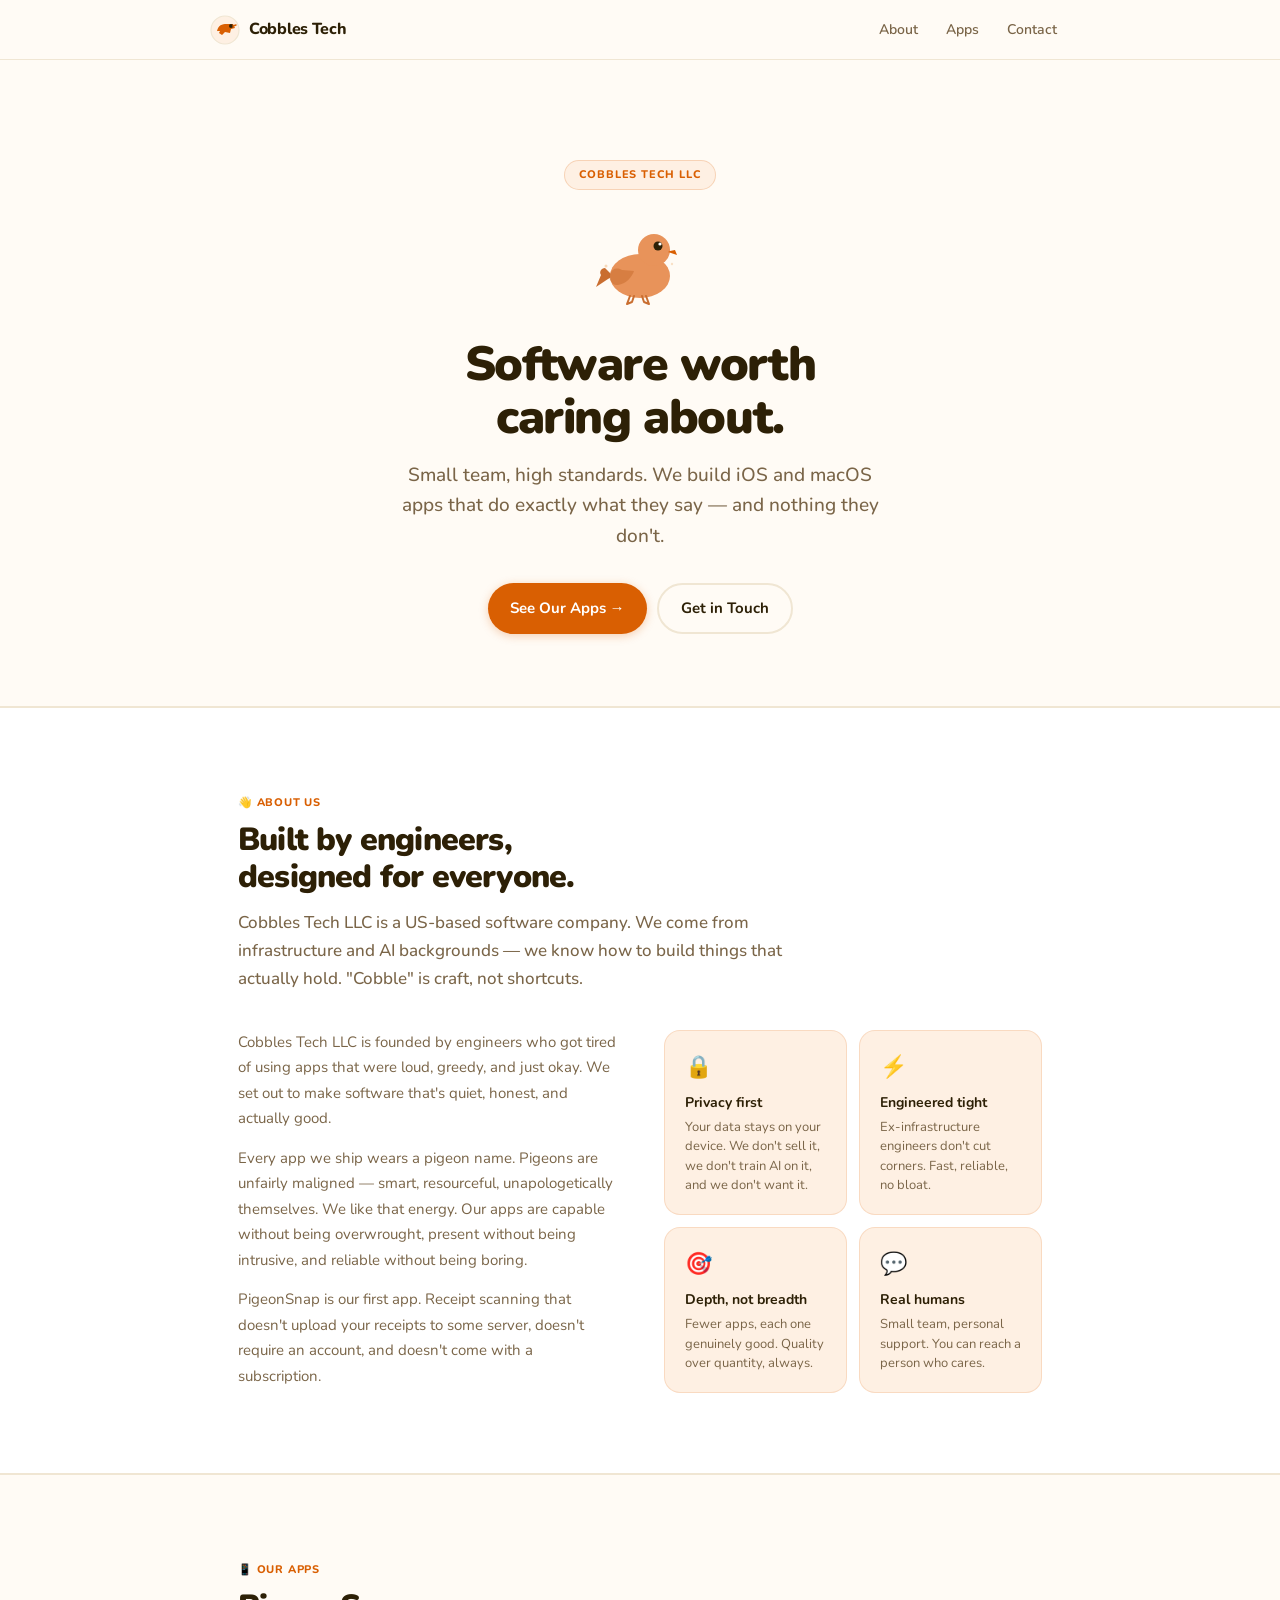
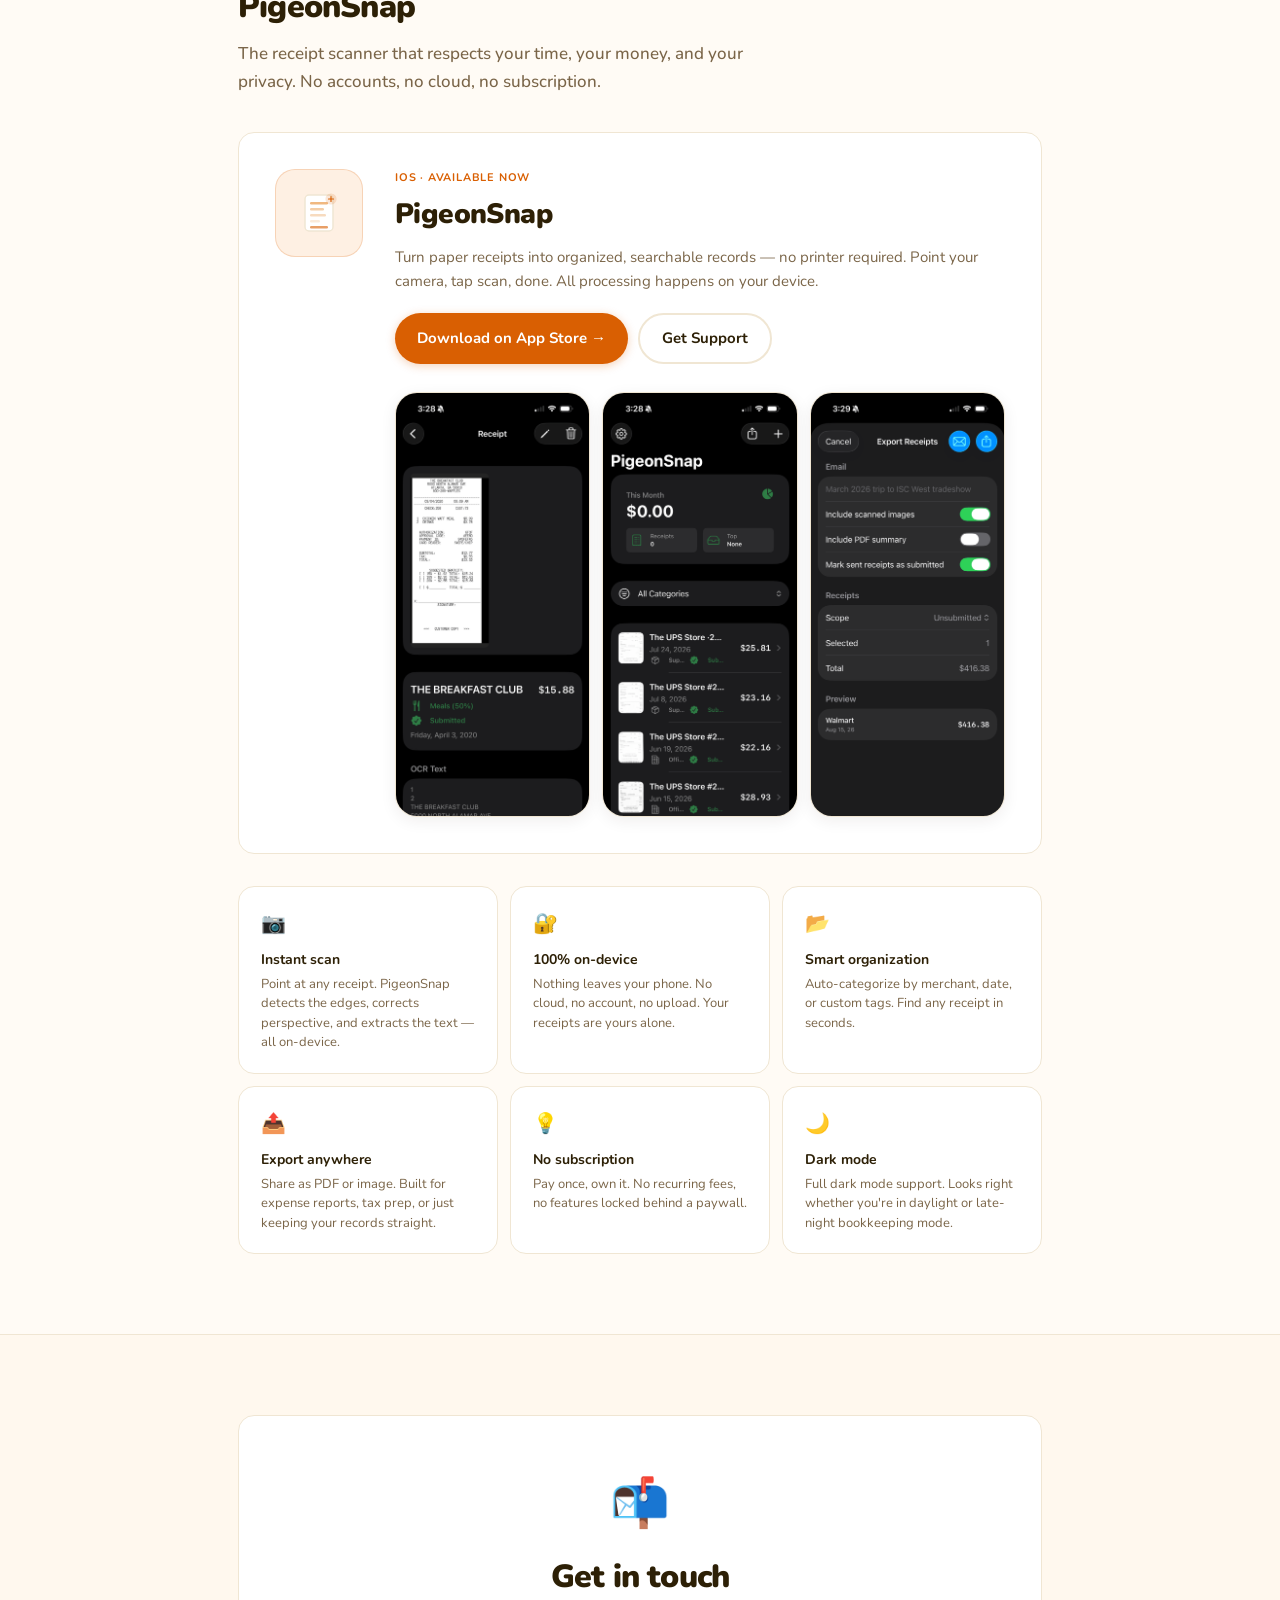
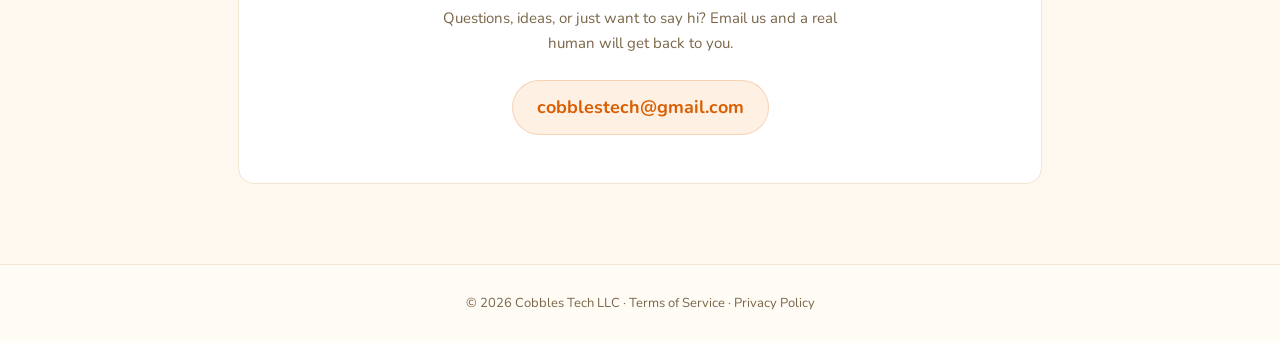
==== commit 14a9c679: "Update contact address to cobblestech@gmail.com" ====
--- a/index.html
+++ b/index.html
@@ -224,8 +224,8 @@
         <div class="contact-body">
           <h2>Get in touch</h2>
           <p>Questions, ideas, or just want to say hi? Email us and a real human will get back to you.</p>
-          <a href="cobblestech@gmail.com" class="contact-email">
-            hello@cobblestech.com
+          <a href="mailto:cobblestech@gmail.com" class="contact-email">
+            cobblestech@gmail.com
           </a>
         </div>
       </div>
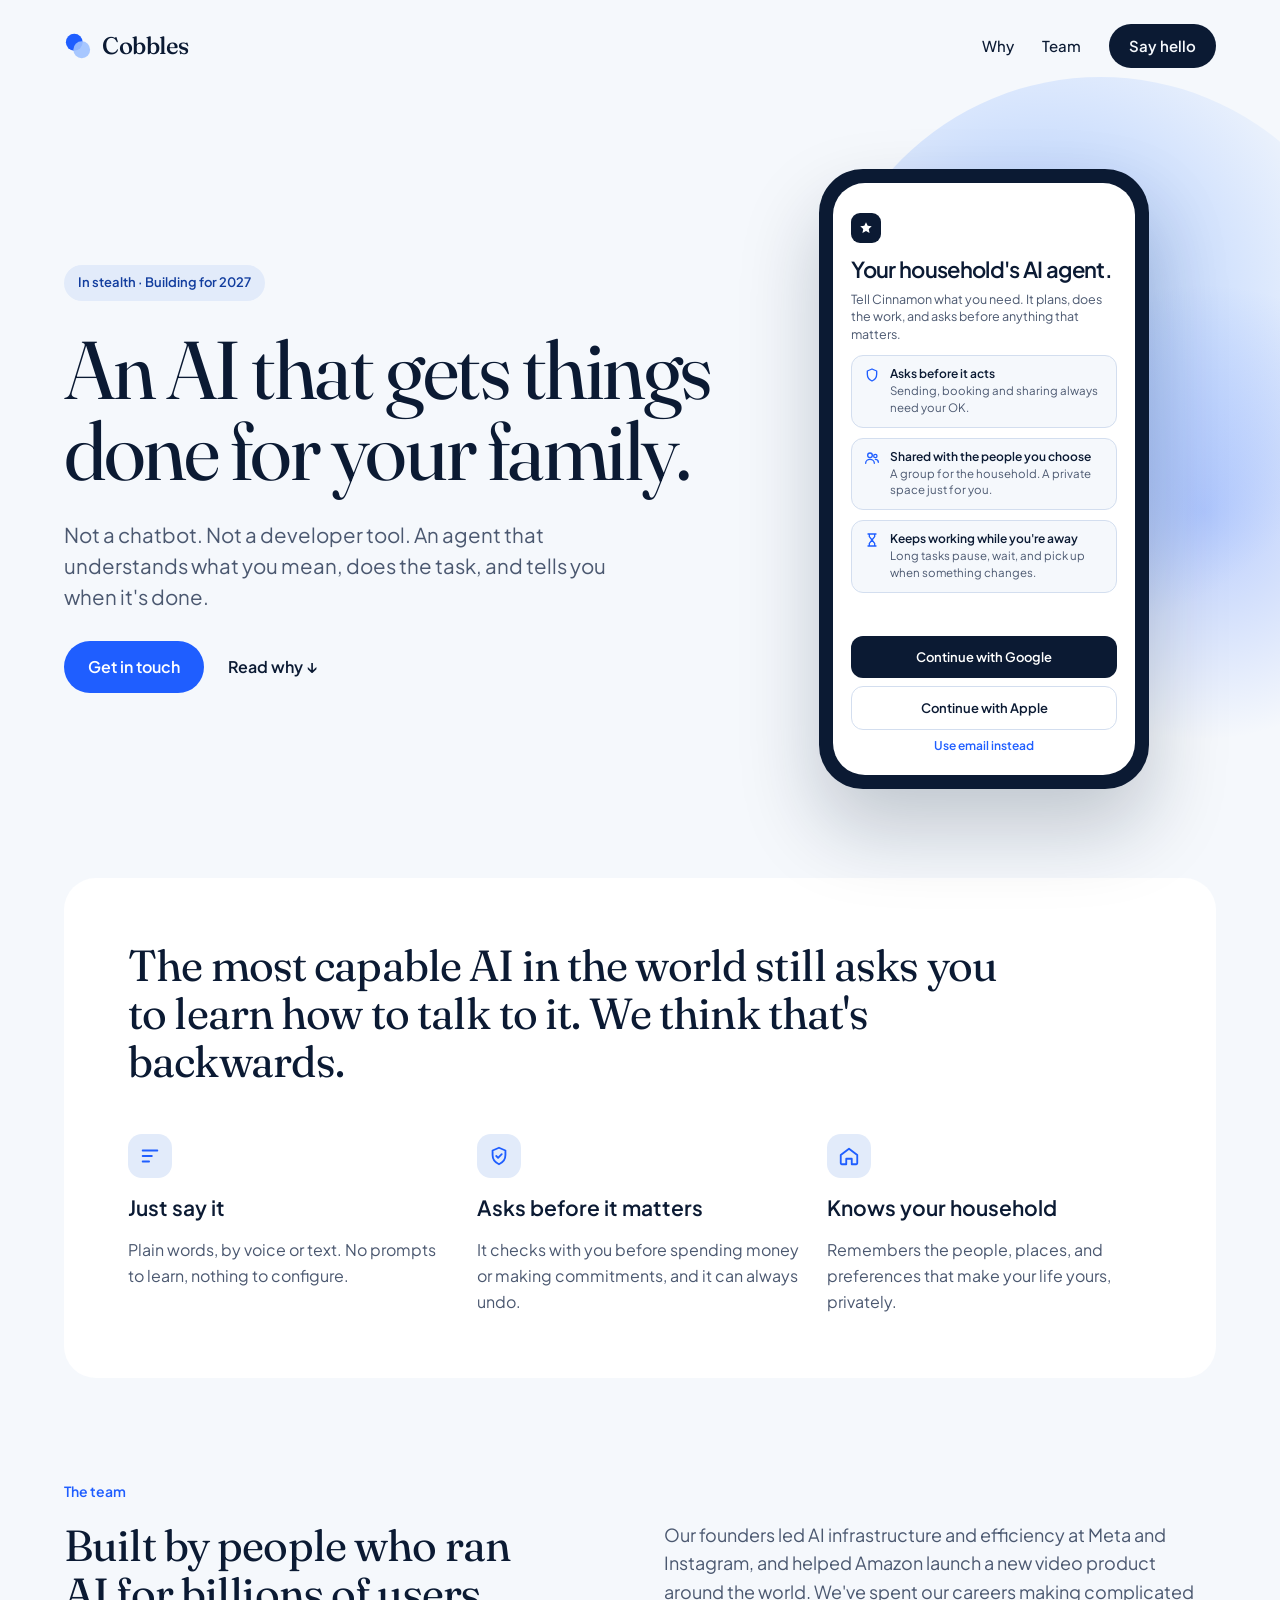
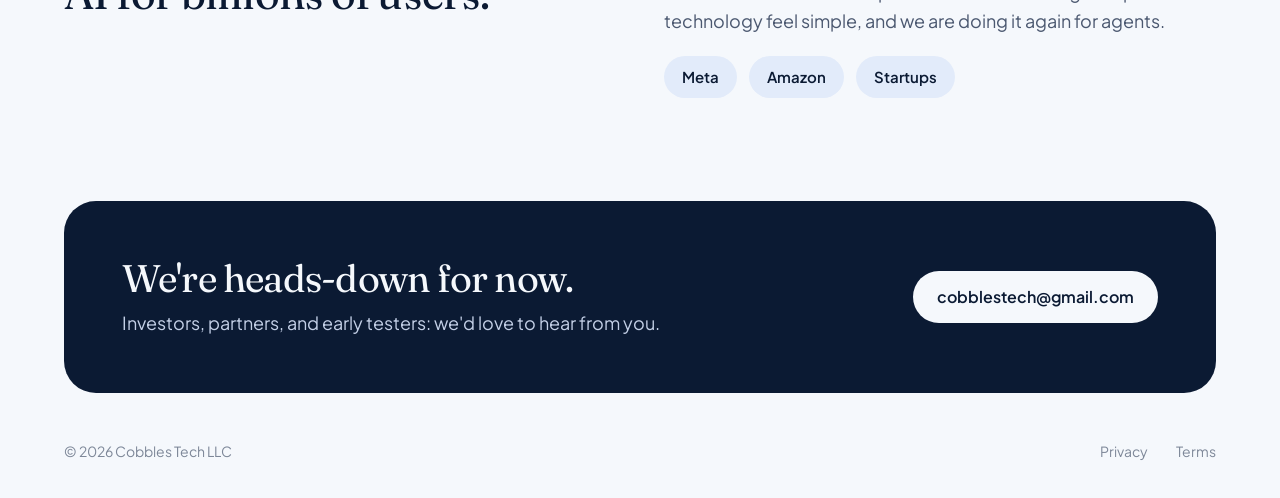
==== commit 48307a21: "new design simplified site" ====
--- a/index.html
+++ b/index.html
@@ -1,248 +1,282 @@
-<!DOCTYPE html>
+<!doctype html>
 <html lang="en">
 <head>
-  <meta charset="UTF-8">
-  <meta name="viewport" content="width=device-width, initial-scale=1.0">
-  <title>Cobbles Tech — Software Worth Caring About</title>
-  <meta name="description" content="Cobbles Tech LLC builds iOS and macOS apps with purpose. First app: PigeonSnap, the receipt scanner that respects your privacy.">
-
-  <link rel="preconnect" href="https://fonts.googleapis.com">
-  <link rel="preconnect" href="https://fonts.gstatic.com" crossorigin>
-  <link href="https://fonts.googleapis.com/css2?family=Nunito:wght@400;500;600;700;800;900&display=swap" rel="stylesheet">
-  <link rel="stylesheet" href="styles.css">
-  <link rel="icon" href="data:image/svg+xml,<svg xmlns='http://www.w3.org/2000/svg' viewBox='0 0 32 32'><circle cx='16' cy='16' r='16' fill='%23D95F02'/><text y='22' x='4' font-size='18'>🐦</text></svg>">
-<!-- Cloudflare Web Analytics -->
-  <script defer src='https://static.cloudflareinsights.com/beacon.min.js' data-cf-beacon='{"token": "f8a84987df1548b995c1f751d9efac2a"}'></script>
-  <!-- End Cloudflare Web Analytics -->
+<meta charset="utf-8">
+<meta name="viewport" content="width=device-width, initial-scale=1">
+<title>Cobbles Tech — Agentic AI for your household</title>
+<meta name="description" content="Cobbles Tech is building an AI agent that gets things done for your family. Not a chatbot, not a developer tool. Founded by leaders from Meta, Instagram, and Amazon.">
+<link rel="canonical" href="https://cobblestech.com/">
+<meta name="theme-color" content="#f5f8fc">
+
+<meta property="og:type" content="website">
+<meta property="og:url" content="https://cobblestech.com/">
+<meta property="og:site_name" content="Cobbles Tech">
+<meta property="og:title" content="Cobbles Tech — Agentic AI for your household">
+<meta property="og:description" content="An AI agent that understands what you mean, does the task, and tells you when it's done. Built by people who ran AI for billions of users.">
+<meta property="og:image" content="https://cobblestech.com/og.png">
+<meta name="twitter:card" content="summary_large_image">
+<meta name="twitter:title" content="Cobbles Tech — Agentic AI for your household">
+<meta name="twitter:description" content="An AI agent that understands what you mean, does the task, and tells you when it's done.">
+<meta name="twitter:image" content="https://cobblestech.com/og.png">
+
+<link rel="icon" href="data:image/svg+xml,%3Csvg xmlns='http://www.w3.org/2000/svg' viewBox='0 0 30 30'%3E%3Ccircle cx='11' cy='11' r='9' fill='%231f5eff'/%3E%3Ccircle cx='19' cy='19' r='9' fill='%239ec1ff' fill-opacity='.9'/%3E%3C/svg%3E">
+
+<link rel="preconnect" href="https://fonts.googleapis.com">
+<link rel="preconnect" href="https://fonts.gstatic.com" crossorigin>
+<link href="https://fonts.googleapis.com/css2?family=Fraunces:opsz,wght@9..144,400;9..144,500&family=Plus+Jakarta+Sans:wght@400;500;600&display=swap" rel="stylesheet">
+
+<script type="application/ld+json">
+{
+  "@context": "https://schema.org",
+  "@type": "Organization",
+  "name": "Cobbles Tech LLC",
+  "url": "https://cobblestech.com/",
+  "email": "cobblestech@gmail.com",
+  "address": { "@type": "PostalAddress", "addressRegion": "CT", "addressCountry": "US" },
+  "description": "Cobbles Tech is building agentic AI for non-technical consumers."
+}
+</script>
+
+<style>
+  :root {
+    --bg: #f5f8fc;
+    --ink: #0b1a33;
+    --accent: #1f5eff;
+    --accent-ink: #123d9e;
+    --tint: #e2ebfa;
+    --sub: #4b5870;
+    --foot: #7d8798;
+    --border: #d3deef;
+    --cta-sub: #c3cfe6;
+    --card: #ffffff;
+    --serif: 'Fraunces', Georgia, 'Times New Roman', serif;
+    --sans: 'Plus Jakarta Sans', system-ui, -apple-system, 'Segoe UI', sans-serif;
+    --gutter: clamp(20px, 5vw, 72px);
+  }
+  * { box-sizing: border-box; }
+  html { scroll-behavior: smooth; -webkit-text-size-adjust: 100%; }
+  body {
+    margin: 0;
+    background: var(--bg);
+    color: var(--ink);
+    font-family: var(--sans);
+    font-size: 16px;
+    line-height: 1.5;
+    -webkit-font-smoothing: antialiased;
+    overflow-x: hidden;
+  }
+  a { color: inherit; text-decoration: none; }
+  a:hover { color: var(--accent); }
+  h1, h2, h3, p { margin: 0; }
+  .serif { font-family: var(--serif); font-weight: 400; letter-spacing: -0.02em; }
+
+  .page { position: relative; overflow: hidden; }
+
+  /* backdrop */
+  .blob { position: absolute; border-radius: 50%; pointer-events: none; }
+  .blob-1 { right: -8vw; top: 6vw; width: 44vw; height: 44vw; max-width: 620px; max-height: 620px; background: radial-gradient(circle at 40% 40%, rgba(158,193,255,0.85) 0%, rgba(158,193,255,0) 70%); }
+  .blob-2 { right: -12vw; top: 22vw; width: 36vw; height: 36vw; max-width: 520px; max-height: 520px; background: radial-gradient(circle at 50% 50%, rgba(31,94,255,0.28) 0%, rgba(31,94,255,0) 70%); }
+
+  .wrap { width: 100%; max-width: 1440px; margin: 0 auto; padding-left: var(--gutter); padding-right: var(--gutter); position: relative; }
+
+  /* nav */
+  .nav { display: flex; align-items: center; justify-content: space-between; padding-top: 24px; padding-bottom: 24px; }
+  .brand { display: inline-flex; align-items: center; gap: 10px; font-family: var(--serif); font-size: 24px; font-weight: 500; letter-spacing: -0.02em; }
+  .brand svg { width: 28px; height: 28px; }
+  .nav-links { display: flex; align-items: center; gap: 28px; font-size: 15px; font-weight: 500; }
+  .btn { display: inline-flex; align-items: center; justify-content: center; gap: 10px; padding: 14px 24px; border-radius: 999px; font-weight: 600; font-size: 16px; min-height: 48px; transition: transform .15s ease, background .15s ease, color .15s ease; }
+  .btn:hover { transform: translateY(-1px); }
+  .btn-ink { background: var(--ink); color: var(--bg); }
+  .btn-ink:hover { background: #142a52; color: #fff; }
+  .btn-accent { background: var(--accent); color: #fff; }
+  .btn-accent:hover { background: #164ee0; color: #fff; }
+  .btn-light { background: var(--bg); color: var(--ink); }
+  .btn-light:hover { background: #fff; color: var(--ink); }
+  .btn-sm { padding: 10px 20px; font-size: 15px; min-height: 44px; }
+  .btn-text { display: inline-flex; align-items: center; padding: 14px 8px; font-weight: 600; min-height: 48px; }
+
+  /* hero */
+  .hero { display: grid; grid-template-columns: minmax(0, 7fr) minmax(0, 5fr); gap: 40px; align-items: center; padding-top: clamp(40px, 6vw, 88px); padding-bottom: clamp(56px, 7vw, 96px); }
+  .hero-copy { display: flex; flex-direction: column; gap: 28px; }
+  .badge { display: inline-flex; align-self: flex-start; align-items: center; gap: 8px; padding: 8px 14px; border-radius: 999px; background: var(--tint); font-size: 13px; font-weight: 600; color: var(--accent-ink); }
+  .hero h1 { font-size: clamp(44px, 6.4vw, 92px); line-height: 1.0; letter-spacing: -0.03em; }
+  .hero .lede { font-size: clamp(18px, 1.6vw, 22px); line-height: 1.5; color: var(--sub); max-width: 560px; }
+  .hero-actions { display: flex; align-items: center; gap: 16px; flex-wrap: wrap; }
+
+  /* phone */
+  .phone-wrap { display: flex; justify-content: center; }
+  .phone { width: 330px; max-width: 100%; min-height: 620px; border-radius: 44px; background: var(--ink); padding: 14px; box-shadow: 0 40px 80px rgba(11,26,51,0.22); }
+  .screen { width: 100%; min-height: 592px; border-radius: 32px; background: var(--card); padding: 30px 18px 20px; display: flex; flex-direction: column; gap: 10px; font-size: 12px; line-height: 1.4; overflow: hidden; }
+  .app-icon { display: inline-flex; width: 30px; height: 30px; border-radius: 9px; background: var(--ink); align-items: center; justify-content: center; margin-bottom: 4px; }
+  .screen .title { font-size: 22px; font-weight: 600; letter-spacing: -0.03em; line-height: 1.1; }
+  .screen .sub { font-size: 12.5px; color: var(--sub); margin-bottom: 2px; }
+  .feat { display: flex; gap: 10px; padding: 10px 12px; border-radius: 12px; background: var(--bg); border: 1px solid var(--border); }
+  .feat svg { flex-shrink: 0; margin-top: 1px; }
+  .feat b { display: block; font-weight: 600; }
+  .feat span { color: var(--sub); font-size: 11.5px; }
+  .screen-actions { margin-top: auto; padding-top: 8px; display: flex; flex-direction: column; gap: 8px; align-items: center; }
+  .screen-btn { width: 100%; padding: 12px; border-radius: 12px; font-weight: 600; text-align: center; font-size: 13px; }
+  .screen-btn.dark { background: var(--ink); color: #fff; }
+  .screen-btn.light { background: #fff; border: 1px solid var(--border); }
+  .screen-link { color: var(--accent); font-weight: 600; font-size: 12px; }
+
+  /* why */
+  .why { margin-left: var(--gutter); margin-right: var(--gutter); max-width: calc(1440px - 2 * var(--gutter)); padding: clamp(40px, 5vw, 80px) clamp(24px, 5vw, 72px); border-radius: 32px; background: var(--card); display: grid; grid-template-columns: repeat(3, minmax(0, 1fr)); gap: 48px 24px; }
+  @media (min-width: 1440px) { .why { margin-left: auto; margin-right: auto; } }
+  .why h2 { grid-column: 1 / -1; font-size: clamp(30px, 3.4vw, 48px); line-height: 1.1; max-width: 900px; }
+  .pillar { display: flex; flex-direction: column; gap: 14px; }
+  .icon { display: inline-flex; width: 44px; height: 44px; border-radius: 14px; background: var(--tint); align-items: center; justify-content: center; }
+  .pillar h3 { font-size: 21px; font-weight: 600; }
+  .pillar p { font-size: 16px; line-height: 1.6; color: var(--sub); }
+
+  /* team */
+  .team { display: grid; grid-template-columns: minmax(0, 5fr) minmax(0, 1fr) minmax(0, 6fr); gap: 24px; padding-top: clamp(72px, 8vw, 120px); }
+  .team-head { display: flex; flex-direction: column; gap: 20px; }
+  .eyebrow { font-size: 14px; font-weight: 600; color: var(--accent); }
+  .team h2 { font-size: clamp(30px, 3.4vw, 48px); line-height: 1.1; }
+  .team-body { grid-column: 3; display: flex; flex-direction: column; gap: 20px; padding-top: 40px; }
+  .team-body p { font-size: 18px; line-height: 1.6; color: var(--sub); }
+  .pills { display: flex; gap: 12px; flex-wrap: wrap; }
+  .pill { padding: 10px 18px; border-radius: 999px; background: var(--tint); font-size: 15px; font-weight: 600; }
+
+  /* cta */
+  .cta { margin: clamp(72px, 8vw, 120px) var(--gutter) 0; max-width: calc(1440px - 2 * var(--gutter)); padding: clamp(36px, 4.5vw, 64px); border-radius: 32px; background: var(--ink); color: var(--bg); display: flex; align-items: center; justify-content: space-between; gap: 32px; flex-wrap: wrap; }
+  @media (min-width: 1440px) { .cta { margin-left: auto; margin-right: auto; } }
+  .cta h2 { font-size: clamp(30px, 3vw, 42px); line-height: 1.05; }
+  .cta p { font-size: 18px; color: var(--cta-sub); margin-top: 10px; }
+
+  /* footer */
+  .footer { display: flex; align-items: center; justify-content: space-between; gap: 16px; flex-wrap: wrap; padding-top: 48px; padding-bottom: 36px; font-size: 14px; color: var(--foot); }
+  .footer-links { display: flex; gap: 28px; }
+
+  /* responsive */
+  @media (max-width: 960px) {
+    .hero { grid-template-columns: 1fr; gap: 48px; }
+    .why { grid-template-columns: 1fr; gap: 36px; }
+    .team { grid-template-columns: 1fr; }
+    .team-body { grid-column: 1; padding-top: 0; }
+  }
+  @media (max-width: 640px) {
+    .nav-links a:not(.btn) { display: none; }
+    .hero h1 { font-size: clamp(40px, 12vw, 56px); }
+    .phone { width: 300px; }
+    .cta { text-align: left; }
+    .cta .btn { width: 100%; }
+    .hero-actions .btn { width: 100%; }
+    .footer { flex-direction: column; align-items: flex-start; }
+  }
+  @media (prefers-reduced-motion: reduce) { html { scroll-behavior: auto; } .btn { transition: none; } }
+</style>
 </head>
 <body>
-
-<!-- ─── Navigation ─────────────────────────────────────── -->
-<nav>
-  <div class="nav-inner">
-    <a href="#" class="nav-logo">
-      <svg class="nav-logo-icon" viewBox="0 0 30 30" fill="none" xmlns="http://www.w3.org/2000/svg">
-        <circle cx="15" cy="15" r="14" fill="#FEF0E3" stroke="#F0E6D3" stroke-width="1.2"/>
-        <path d="M7 17c0-4.4 3.6-8 8-8h8l2 4-4 1-1 4-5-1-3 3-3-2 1-2H7z" fill="#D95F02"/>
-        <circle cx="21" cy="11" r="2" fill="#2D2006"/>
-        <path d="M23 11l3-1" stroke="#D95F02" stroke-width="1.4" stroke-linecap="round"/>
-      </svg>
-      Cobbles Tech
-    </a>
-    <ul class="nav-links">
-      <li><a href="#about">About</a></li>
-      <li><a href="#apps">Apps</a></li>
-      <li><a href="#contact">Contact</a></li>
-    </ul>
-  </div>
-</nav>
-
-<div class="page-wrap">
-
-  <!-- ─── Hero / About ─────────────────────────────────── -->
-  <section id="hero">
-    <div class="container" style="text-align:center;">
-
-      <div class="hero-badge">Cobbles Tech LLC</div>
-
-      <!-- Pigeon mascot -->
-      <div class="hero-mascot">
-        <svg viewBox="0 0 100 100" fill="none" xmlns="http://www.w3.org/2000/svg">
-          <!-- Tail feathers -->
-          <path d="M18 65l-12 8 5-12c-2-3 0-7 4-7l8 8-5 3z" fill="#C96E30"/>
-          <!-- Body -->
-          <ellipse cx="50" cy="62" rx="30" ry="22" fill="#E8935A"/>
-          <!-- Wing -->
-          <path d="M32 56c-6-3-10-1-12 4s2 12 8 11c8-1 14-8 16-14l-12-1z" fill="#C96E30" opacity="0.55"/>
-          <!-- Neck -->
-          <path d="M54 32c4-8 12-9 16-2s3 15-5 19" fill="#E8935A"/>
-          <!-- Neck shimmer -->
-          <path d="M54 34c4-7 11-8 15-2s3 13-4 17" fill="#F0B880" opacity="0.45"/>
-          <!-- Head -->
-          <circle cx="64" cy="36" r="16" fill="#E8935A"/>
-          <!-- Eye -->
-          <circle cx="68" cy="32" r="4.5" fill="#2D2006"/>
-          <circle cx="70" cy="30" r="1.6" fill="#fff"/>
-          <!-- Beak -->
-          <path d="M78 38l9 3-2-5-5 1z" fill="#D95F02"/>
-          <!-- Feet -->
-          <path d="M40 82l-3 8 5-2 2-6m12 0l3 8-5-2-2-6" stroke="#C96E30" stroke-width="2" stroke-linecap="round" stroke-linejoin="round"/>
-          <!-- Speckles -->
-          <circle cx="16" cy="52" r="1.5" fill="#F0B880" opacity="0.5"/>
-          <circle cx="82" cy="50" r="1.2" fill="#F0B880" opacity="0.4"/>
-        </svg>
-      </div>
-
-      <h1>Software worth<br>caring about.</h1>
-      <p class="hero-sub">Small team, high standards. We build iOS and macOS apps that do exactly what they say — and nothing they don't.</p>
-
-      <div class="btn-group" style="justify-content:center;">
-        <a href="#apps" class="btn btn-primary">See Our Apps →</a>
-        <a href="#contact" class="btn btn-outline">Get in Touch</a>
-      </div>
-    </div>
-  </section>
-
-  <hr class="divider">
-
-  <!-- ─── About ─────────────────────────────────────────── -->
-  <section id="about">
-    <div class="container">
-      <div class="section-label">👋 About Us</div>
-      <h2>Built by engineers,<br>designed for everyone.</h2>
-      <p class="section-lead">Cobbles Tech LLC is a US-based software company. We come from infrastructure and AI backgrounds — we know how to build things that actually hold. "Cobble" is craft, not shortcuts.</p>
-
-      <div class="about-body">
-        <div class="about-text">
-          <p>Cobbles Tech LLC is founded by engineers who got tired of using apps that were loud, greedy, and just okay. We set out to make software that's quiet, honest, and actually good.</p>
-          <p>Every app we ship wears a pigeon name. Pigeons are unfairly maligned — smart, resourceful, unapologetically themselves. We like that energy. Our apps are capable without being overwrought, present without being intrusive, and reliable without being boring.</p>
-          <p>PigeonSnap is our first app. Receipt scanning that doesn't upload your receipts to some server, doesn't require an account, and doesn't come with a subscription.</p>
+<div class="page">
+  <div class="blob blob-1" aria-hidden="true"></div>
+  <div class="blob blob-2" aria-hidden="true"></div>
+
+  <header class="wrap">
+    <nav class="nav" aria-label="Primary">
+      <a href="#top" class="brand">
+        <svg viewBox="0 0 30 30" fill="none" aria-hidden="true"><circle cx="11" cy="11" r="9" fill="#1f5eff"/><circle cx="19" cy="19" r="9" fill="#9ec1ff" fill-opacity="0.9"/></svg>
+        Cobbles
+      </a>
+      <div class="nav-links">
+        <a href="#why">Why</a>
+        <a href="#team">Team</a>
+        <a href="mailto:cobblestech@gmail.com" class="btn btn-ink btn-sm">Say hello</a>
+      </div>
+    </nav>
+  </header>
+
+  <main id="top">
+    <section class="wrap hero">
+      <div class="hero-copy">
+        <span class="badge">In stealth · Building for 2027</span>
+        <h1 class="serif">An AI that gets things done for your family.</h1>
+        <p class="lede">Not a chatbot. Not a developer tool. An agent that understands what you mean, does the task, and tells you when it's done.</p>
+        <div class="hero-actions">
+          <a href="mailto:cobblestech@gmail.com" class="btn btn-accent">Get in touch</a>
+          <a href="#why" class="btn-text">Read why ↓</a>
         </div>
-        <div class="values-grid">
-          <div class="value-card">
-            <div class="value-icon">🔒</div>
-            <div class="value-title">Privacy first</div>
-            <div class="value-desc">Your data stays on your device. We don't sell it, we don't train AI on it, and we don't want it.</div>
-          </div>
-          <div class="value-card">
-            <div class="value-icon">⚡</div>
-            <div class="value-title">Engineered tight</div>
-            <div class="value-desc">Ex-infrastructure engineers don't cut corners. Fast, reliable, no bloat.</div>
-          </div>
-          <div class="value-card">
-            <div class="value-icon">🎯</div>
-            <div class="value-title">Depth, not breadth</div>
-            <div class="value-desc">Fewer apps, each one genuinely good. Quality over quantity, always.</div>
-          </div>
-          <div class="value-card">
-            <div class="value-icon">💬</div>
-            <div class="value-title">Real humans</div>
-            <div class="value-desc">Small team, personal support. You can reach a person who cares.</div>
+      </div>
+
+      <div class="phone-wrap" aria-label="Preview of the app's welcome screen">
+        <div class="phone">
+          <div class="screen">
+            <span class="app-icon" aria-hidden="true"><svg width="14" height="14" viewBox="0 0 24 24" fill="#ffffff"><path d="M12 2l2.9 6.3 6.9.8-5.1 4.7 1.4 6.8L12 17.3 5.9 20.6l1.4-6.8L2.2 9.1l6.9-.8z"/></svg></span>
+            <span class="title">Your household's AI agent.</span>
+            <span class="sub">Tell Cinnamon what you need. It plans, does the work, and asks before anything that matters.</span>
+            <div class="feat">
+              <svg width="16" height="16" viewBox="0 0 24 24" fill="none" stroke="#1f5eff" stroke-width="2" stroke-linecap="round" stroke-linejoin="round" aria-hidden="true"><path d="M12 3l7 3v5c0 5-3.5 8.5-7 10-3.5-1.5-7-5-7-10V6l7-3z"/></svg>
+              <div><b>Asks before it acts</b><span>Sending, booking and sharing always need your OK.</span></div>
+            </div>
+            <div class="feat">
+              <svg width="16" height="16" viewBox="0 0 24 24" fill="none" stroke="#1f5eff" stroke-width="2" stroke-linecap="round" stroke-linejoin="round" aria-hidden="true"><circle cx="9" cy="8" r="3.5"/><path d="M2.5 20c0-3.5 3-6 6.5-6s6.5 2.5 6.5 6"/><circle cx="17" cy="9" r="2.5"/><path d="M17 14c2.8 0 4.5 2 4.5 4.5"/></svg>
+              <div><b>Shared with the people you choose</b><span>A group for the household. A private space just for you.</span></div>
+            </div>
+            <div class="feat">
+              <svg width="16" height="16" viewBox="0 0 24 24" fill="none" stroke="#1f5eff" stroke-width="2" stroke-linecap="round" stroke-linejoin="round" aria-hidden="true"><path d="M6 3h12M6 21h12M8 3v4l4 5-4 5v4M16 3v4l-4 5 4 5v4"/></svg>
+              <div><b>Keeps working while you're away</b><span>Long tasks pause, wait, and pick up when something changes.</span></div>
+            </div>
+            <div class="screen-actions" aria-hidden="true">
+              <span class="screen-btn dark">Continue with Google</span>
+              <span class="screen-btn light">Continue with Apple</span>
+              <span class="screen-link">Use email instead</span>
+            </div>
           </div>
         </div>
       </div>
+    </section>
+
+    <section id="why" class="why">
+      <h2 class="serif">The most capable AI in the world still asks you to learn how to talk to it. We think that's backwards.</h2>
+      <div class="pillar">
+        <span class="icon" aria-hidden="true"><svg width="22" height="22" viewBox="0 0 24 24" fill="none" stroke="#1f5eff" stroke-width="2" stroke-linecap="round" stroke-linejoin="round"><path d="M4 6h16M4 12h10M4 18h7"/></svg></span>
+        <h3>Just say it</h3>
+        <p>Plain words, by voice or text. No prompts to learn, nothing to configure.</p>
+      </div>
+      <div class="pillar">
+        <span class="icon" aria-hidden="true"><svg width="22" height="22" viewBox="0 0 24 24" fill="none" stroke="#1f5eff" stroke-width="2" stroke-linecap="round" stroke-linejoin="round"><path d="M12 3l7 3v5c0 5-3.5 8.5-7 10-3.5-1.5-7-5-7-10V6l7-3z"/><path d="M9 12l2 2 4-4"/></svg></span>
+        <h3>Asks before it matters</h3>
+        <p>It checks with you before spending money or making commitments, and it can always undo.</p>
+      </div>
+      <div class="pillar">
+        <span class="icon" aria-hidden="true"><svg width="22" height="22" viewBox="0 0 24 24" fill="none" stroke="#1f5eff" stroke-width="2" stroke-linecap="round" stroke-linejoin="round"><path d="M3 11l9-7 9 7v9a1 1 0 0 1-1 1h-5v-6H9v6H4a1 1 0 0 1-1-1z"/></svg></span>
+        <h3>Knows your household</h3>
+        <p>Remembers the people, places, and preferences that make your life yours, privately.</p>
+      </div>
+    </section>
+
+    <section id="team" class="wrap team">
+      <div class="team-head">
+        <span class="eyebrow">The team</span>
+        <h2 class="serif">Built by people who ran AI for billions of users.</h2>
+      </div>
+      <div class="team-body">
+        <p>Our founders led AI infrastructure and efficiency at Meta and Instagram, and helped Amazon launch a new video product around the world. We've spent our careers making complicated technology feel simple, and we are doing it again for agents.</p>
+        <div class="pills">
+          <span class="pill">Meta</span>
+          <span class="pill">Amazon</span>
+          <span class="pill">Startups</span>
+        </div>
+      </div>
+    </section>
+
+    <section class="cta" id="contact">
+      <div>
+        <h2 class="serif">We're heads-down for now.</h2>
+        <p>Investors, partners, and early testers: we'd love to hear from you.</p>
+      </div>
+      <a href="mailto:cobblestech@gmail.com" class="btn btn-light">cobblestech@gmail.com</a>
+    </section>
+  </main>
+
+  <footer class="wrap footer">
+    <span>© 2026 Cobbles Tech LLC</span>
+    <div class="footer-links">
+      <a href="/privacy">Privacy</a>
+      <a href="/terms">Terms</a>
     </div>
-  </section>
-
-  <hr class="divider">
-
-  <!-- ─── Apps ─────────────────────────────────────────── -->
-  <section id="apps">
-    <div class="container">
-      <div class="section-label">📱 Our Apps</div>
-      <h2>PigeonSnap</h2>
-      <p class="section-lead">The receipt scanner that respects your time, your money, and your privacy. No accounts, no cloud, no subscription.</p>
-
-      <!-- App hero card -->
-      <div class="app-hero">
-        <div class="app-icon-wrap">
-          <svg viewBox="0 0 48 48" width="48" height="48" fill="none">
-            <!-- Paper receipt -->
-            <rect x="10" y="6" width="28" height="36" rx="4" fill="#fff" stroke="#F0E6D3" stroke-width="1.5"/>
-            <!-- Receipt lines -->
-            <rect x="15" y="13" width="18" height="2.5" rx="1.2" fill="#F0B880"/>
-            <rect x="15" y="19" width="14" height="2.5" rx="1.2" fill="#F0B880" opacity="0.7"/>
-            <rect x="15" y="25" width="16" height="2.5" rx="1.2" fill="#F0B880" opacity="0.5"/>
-            <rect x="15" y="31" width="10" height="2.5" rx="1.2" fill="#F0B880" opacity="0.3"/>
-            <!-- Totals -->
-            <rect x="15" y="37" width="18" height="2.5" rx="1.2" fill="#D95F02" opacity="0.6"/>
-            <!-- Scan sparkle -->
-            <circle cx="36" cy="10" r="5" fill="#D95F02" opacity="0.15" stroke="#D95F02" stroke-width="1.2"/>
-            <path d="M36 7.5v5M33.5 10h5" stroke="#D95F02" stroke-width="1.2" stroke-linecap="round"/>
-          </svg>
-        </div>
-        <div class="app-content">
-          <div class="app-meta-label">iOS · Available Now</div>
-          <div class="app-meta-name">PigeonSnap</div>
-          <div class="app-meta-desc">Turn paper receipts into organized, searchable records — no printer required. Point your camera, tap scan, done. All processing happens on your device.</div>
-          <div class="btn-group" style="margin-top:0;">
-            <a href="https://apps.apple.com" target="_blank" class="btn btn-primary">
-              Download on App Store →
-            </a>
-            <a href="#contact" class="btn btn-outline">Get Support</a>
-          </div>
-          <div class="app-screenshots">
-            <button type="button" class="screenshot-frame" aria-label="Enlarge screenshot: receipt detail">
-              <img src="assets/images/ps-01.png" width="800" height="1739" loading="lazy" decoding="async"
-                   alt="PigeonSnap receipt detail — a scanned receipt with the merchant, total, category and date read off it automatically.">
-            </button>
-            <button type="button" class="screenshot-frame" aria-label="Enlarge screenshot: receipt library">
-              <img src="assets/images/ps-02.png" width="800" height="1739" loading="lazy" decoding="async"
-                   alt="PigeonSnap home screen — a monthly spending summary above a filterable list of scanned receipts.">
-            </button>
-            <button type="button" class="screenshot-frame" aria-label="Enlarge screenshot: export options">
-              <img src="assets/images/ps-03.png" width="800" height="1739" loading="lazy" decoding="async"
-                   alt="PigeonSnap export screen — emailing selected receipts with scanned images and an optional PDF summary.">
-            </button>
-          </div>
-        </div>
-      </div>
-
-      <!-- Features -->
-      <div class="features-grid">
-        <div class="feature-card">
-          <div class="feat-icon">📷</div>
-          <div class="feat-title">Instant scan</div>
-          <div class="feat-desc">Point at any receipt. PigeonSnap detects the edges, corrects perspective, and extracts the text — all on-device.</div>
-        </div>
-        <div class="feature-card">
-          <div class="feat-icon">🔐</div>
-          <div class="feat-title">100% on-device</div>
-          <div class="feat-desc">Nothing leaves your phone. No cloud, no account, no upload. Your receipts are yours alone.</div>
-        </div>
-        <div class="feature-card">
-          <div class="feat-icon">📂</div>
-          <div class="feat-title">Smart organization</div>
-          <div class="feat-desc">Auto-categorize by merchant, date, or custom tags. Find any receipt in seconds.</div>
-        </div>
-        <div class="feature-card">
-          <div class="feat-icon">📤</div>
-          <div class="feat-title">Export anywhere</div>
-          <div class="feat-desc">Share as PDF or image. Built for expense reports, tax prep, or just keeping your records straight.</div>
-        </div>
-        <div class="feature-card">
-          <div class="feat-icon">💡</div>
-          <div class="feat-title">No subscription</div>
-          <div class="feat-desc">Pay once, own it. No recurring fees, no features locked behind a paywall.</div>
-        </div>
-        <div class="feature-card">
-          <div class="feat-icon">🌙</div>
-          <div class="feat-title">Dark mode</div>
-          <div class="feat-desc">Full dark mode support. Looks right whether you're in daylight or late-night bookkeeping mode.</div>
-        </div>
-      </div>
-    </div>
-  </section>
-
-  <hr class="divider">
-
-  <!-- ─── Contact ──────────────────────────────────────── -->
-  <section id="contact">
-    <div class="container">
-      <div class="contact-inner">
-        <div class="contact-icon">📬</div>
-        <div class="contact-body">
-          <h2>Get in touch</h2>
-          <p>Questions, ideas, or just want to say hi? Email us and a real human will get back to you.</p>
-          <a href="mailto:cobblestech@gmail.com" class="contact-email">
-            cobblestech@gmail.com
-          </a>
-        </div>
-      </div>
-    </div>
-  </section>
-
+  </footer>
 </div>
-
-<!-- ─── Footer ─────────────────────────────────────────────── -->
-<footer>
-  <p>
-    © 2026 Cobbles Tech LLC ·
-    <a href="terms.html">Terms of Service</a> ·
-    <a href="privacy.html">Privacy Policy</a>
-  </p>
-</footer>
-
-<script src="main.js"></script>
 </body>
 </html>
